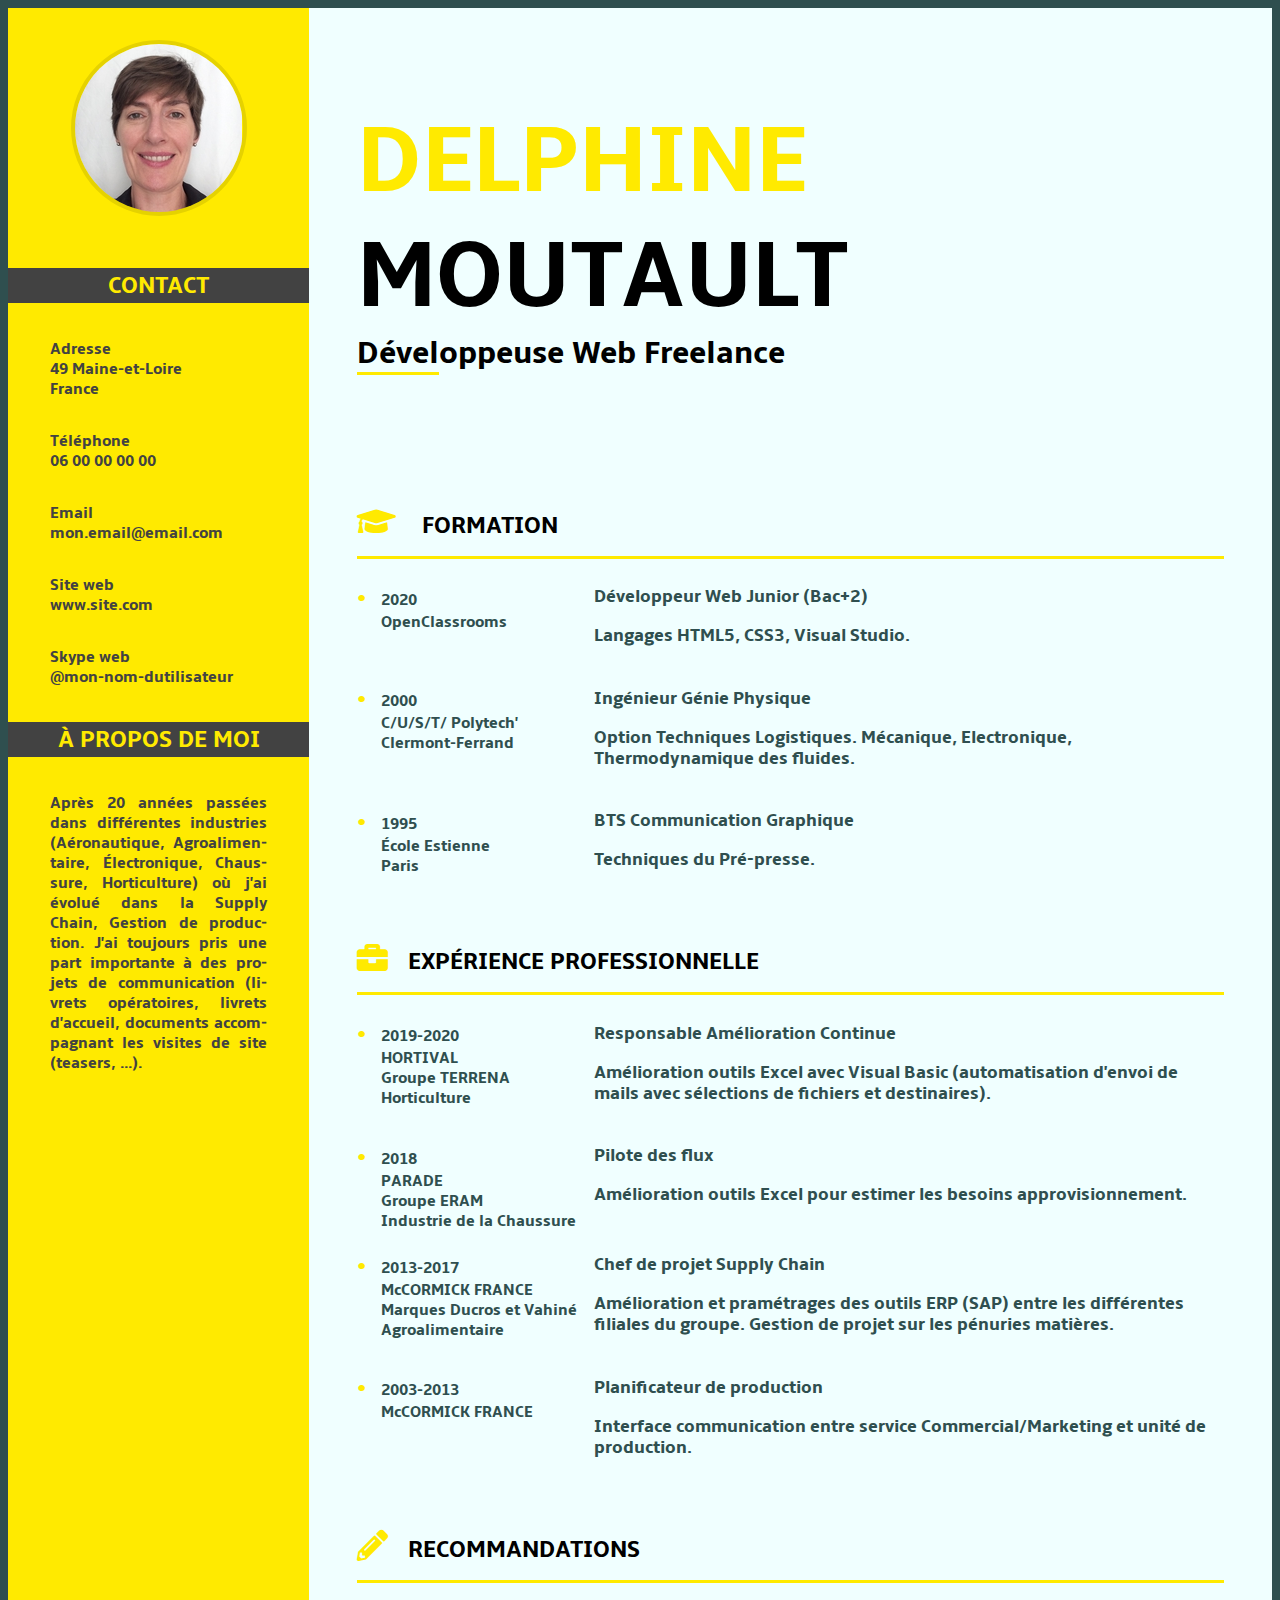
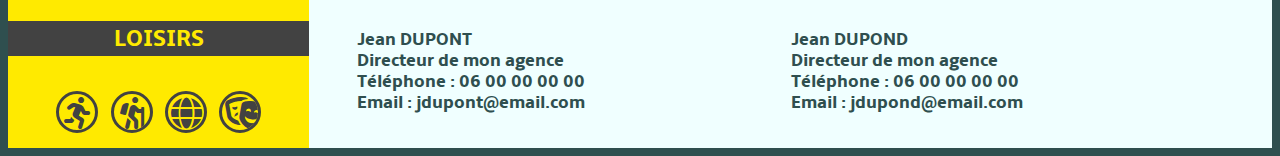
==== PROJET 2/Mon CV.html @ aa8b665c "MEP ok sauf puce exception" ====
﻿<!DOCTYPE html>
<html lang="fr">
<head>
    <meta charset="utf-8" />
    <link rel="stylesheet" href="cv.css" />
    <link href="fontawesome/css/all.min.css" rel="stylesheet"> <!--Fontes awesome -->
    <title>Mon CV</title>
</head>

<body>
    <div id="contenu">

        <header>
            <h1><span>DELPHINE</span> MOUTAULT</h1>
            <p><span>Dével</span>oppeuse Web Freelance</p>
        </header>

        <section id="corps">

            <h3><i class="fas fa-graduation-cap"></i>  FORMATION</h3>

            <div class="liste">
                <aside><ul><li>2020<br />OpenClassrooms</li></ul></aside>
                <article>
                    <h4>Développeur Web Junior (Bac+2)</h4>
                    <p>Langages HTML5, CSS3, Visual Studio.</p>
                </article>
            </div>

            <div class="liste">
                <aside><ul><li>2000<br />C/U/S/T/ Polytech'<br />Clermont-Ferrand</li></ul></aside>
                <article>
                    <h4>Ingénieur Génie Physique</h4>
                    <p>Option Techniques Logistiques. Mécanique, Electronique, Thermodynamique des fluides.</p>
                </article>
            </div>

            <div class="liste">
                <aside><ul><li>1995<br />École Estienne<br />Paris</li></ul></aside>
                <article>
                    <h4>BTS Communication Graphique</h4>
                    <p>Techniques du Pré-presse.</p>
                </article>
            </div>



            <h3><i class="fas fa-briefcase"></i>Expérience Professionnelle</h3>

            <div class="liste">
                <aside><ul><li>2019-2020<br />HORTIVAL<br />Groupe TERRENA<br />Horticulture</li></ul></aside>
                <article>
                    <h4>Responsable Amélioration Continue</h4>
                    <p>Amélioration outils Excel avec Visual Basic (automatisation d'envoi de mails avec sélections de fichiers et destinaires).</p>
                </article>
            </div>

            <div class="liste">
                <aside><ul><li>2018<br />PARADE<br />Groupe ERAM<br />Industrie de la Chaussure</li></ul></aside>
                <article>
                    <h4>Pilote des flux</h4>
                    <p>Amélioration outils Excel pour estimer les besoins approvisionnement.</p>
                </article>
            </div>

            <div class="liste">
                <aside><ul><li>2013-2017<br />McCORMICK FRANCE<br />Marques Ducros et Vahiné <br />Agroalimentaire</li></ul></aside>
                <article>
                    <h4>Chef de projet Supply Chain</h4>
                    <p>Amélioration et pramétrages des outils ERP (SAP) entre les différentes filiales du groupe. Gestion de projet sur les pénuries matières.</p>
                </article>
            </div>

            <div class="liste">
                <aside><ul><li>2003-2013<br />McCORMICK FRANCE</li></ul></aside>
                <article>
                    <h4>Planificateur de production</h4>
                    <p>Interface communication entre service Commercial/Marketing et unité de production.</p>
                </article>
            </div>

            <h3><i class="fas fa-pencil-alt"></i>Recommandations</h3>

            <div id="reco">
                <article>
                    <p>Jean DUPONT<br/>
                    Directeur de mon agence<br/>
                    Téléphone : 06 00 00 00 00<br/>
                    Email : jdupont@email.com</p>
                </article>
            
                <article>
                    <p>
                        Jean DUPOND<br />
                        Directeur de mon agence<br />
                        Téléphone : 06 00 00 00 00<br />
                        Email : jdupond@email.com
                    </p>
                </article>
            </div>


        </section>
    </div>

    <section id="lisere">
        <!--Liseré bandeau jaune-->
        <p>
            <div id="cercle">
                <!--Ma photo-->
                <a href="moi.jpg"><img src="moi_mini.jpg" alt="photo cv en mini" title="cliquez pour agrandir" id="photo_moi" /></a>
            </div>
        </p>

        <h2>CONTACT</h2>    <!--La partie CONTACT-->
        <p class="contact">
            Adresse<br />
            49 Maine-et-Loire<br />
            France
        </p>

        <p class="contact">
            Téléphone<br />
            06 00 00 00 00
        </p>

        <p class="contact">
            Email<br />
            mon.email@email.com
        </p>

        <p class="contact">
            Site web<br />
            www.site.com
        </p>

        <p class="contact_dern">
            Skype web<br />
            @mon-nom-dutilisateur
        </p>


        <h2>À PROPOS DE MOI</h2>    <!--La partie A PROPOS DE MOI-->
        <p id="propos">
            Après 20 années passées dans différentes industries (Aéronautique, Agroalimentaire, Électronique, Chaussure, Horticulture) où j'ai évolué dans la Supply Chain, Gestion de production. J'ai toujours pris une part importante à des projets de communication (livrets opératoires, livrets d'accueil, documents accompagnant les visites de site (teasers, ...).<br />
        </p>


        <h2>LOISIRS</h2>    <!--La partie LOISIRS-->
        <div id="loisirs">
            <i class="fas fa-2x fa-running"></i><i class="fas fa-2x fa-hiking"></i><i class="fas fa-2x fa-globe"></i><i class="fas fa-2x fa-theater-masks"></i>
        </div>


    </section>




</body>
</html>
---- PROJET 2/cv.css ----
h3 {
	text-align: left;
	color: black;
	font-size: 1.5em;
	border-bottom: 3px solid rgb(255,234,0);
	text-transform:uppercase;
	line-height:2.5em;
	vertical-align:middle;

}

	h3 i {
		margin-right: 20px;
		color: rgb(255,234,0);
		font-size: 1.3em;
	}




h2 {
	background-color:rgb(66,66,66);
	color: rgb(255,234,0);
	height: 35px;
	line-height: 35px;
}

body {
	font-family: 'amblebold'; 
	display:flex;
	background-color:darkslategray;
	align-content:flex-start;
}



@font-face 
{
    font-family: 'amblebold';
    src: url('amble/Amble-Bold-webfont.eot');
    src: url('amble/Amble-Bold-webfont.eot?#iefix') format('embedded-opentype'),
         url('amble/Amble-Bold-webfont.woff2') format('woff2'),
         url('amble/Amble-Bold-webfont.woff') format('woff'),
         url('amble/Amble-Bold-webfont.ttf') format('truetype'),
         url('amble/Amble-Bold-webfont.svg#amblebold') format('svg');
    font-weight: normal;
    font-style: normal;

}

/*LISER�*/

/*ma photo*/
#cercle {
	display: inline-block;
	width: 168px;
	height: 168px;
	border-radius: 50%;
	overflow: hidden;
	margin-left:auto;
	margin-right:auto;
	border: 4px solid rgba(0,0,0,0.1);
}

#photo_moi
{
	width:inherit;
	height:inherit;
	border-radius:inherit;
	position:relative;
	top:-20px;
}

/*le bandeau jaune*/

#lisere {
	display: flex;
	flex-direction: column;
	text-align: center;
	width: 33%;
	background-color: rgb(255,234,0);
	color: rgb(66,66,66);
	order: -1;
		
}
#lisere p {
		padding-left: 14%;
		padding-right: 14%;
	}



.contact{
	text-align:left;
	
	}

.contact_dern {
	text-align: left;
	margin-bottom:5%;
}



#propos{
	text-align:justify;
	hyphens:auto;
	margin-bottom:auto;
}

#loisirs{
	display:flex;
	justify-content:center;
	}

/*les icones loisirs*/

#lisere i {
	display: inline-block;
	width: 30px;
	height: 30px;
	border-radius: 50%;
	border: 3px solid rgb(66,66,66);
	padding: 1%;
	margin-left: 2%;
	margin-right: 2%;
	margin-top: 5%;
	margin-bottom: 5%;
	overflow: hidden;
}

/*Partie droite du CV*/
#contenu {
	display: flex;
	flex-direction: column;
	background-color: azure;
	text-align:left;
}

h1{
	/*border:1px dotted blue;*/
	font-size:3em;
	margin:0;
}



header {
	display: flex;
	flex-direction: column;
	height: 15%;
	padding-left: 5%;
	padding-right: 5%;
	font-size: 2em;
	margin-top: 10%;
	margin-bottom: 10%;
}

	h1 span {	/*Mis en couleur de mon pr�nom*/
		color: rgb(255,234,0);
	}

header p span { /*soulign�es les 5 1res lettres de D�veloppeuse*/
	border-bottom: 3px solid rgb(255,234,0);
	}

header p{
	margin:0;
}


#corps {
	color: darkslategray;
	padding: 10px;
	padding-left: 5%;
	padding-right: 5%;
	display: flex;
	flex-direction: column;
	height: 88%;
}


ul{
	margin:0;
	padding-left:0.5em;
	list-style:none;
	/*text-indent:-0.5em;*/
	
	
	}

li {
	/*list-style-position: outside;*/
}

	li::before {		/*remplacement de la puce*/
		content: "\2022";
		color: rgb(255,234,0);
		font-size: 1.5em;
		display: inline-block;
		width: 1em;
		margin-left: -1em;
	}




.liste{
	/*border:2px dashed green;*/
	display:flex;
	margin-bottom:20px;
	
}

.compet {
	font-size: 18px;
}

aside{
	width:28%;
	font-size:16px;
	margin-left:1em;
	vertical-align:text-top;
	
	}

article {
	display: flex;
	width: 80%;
	flex-direction: column;
	font-size: 18px;
	padding-top:0.2em;
	
}

h4{
	margin:0;
	font-weight:bold;
}

#reco{
	display:flex;
}

/*@media all and (max-width: 1024px)
{
	#lisere
	{
		display:none;
	}

	#corps
	{
		flex-direction: column;
		position:absolute;
		left:0;
		width:auto;
	}



}
*/
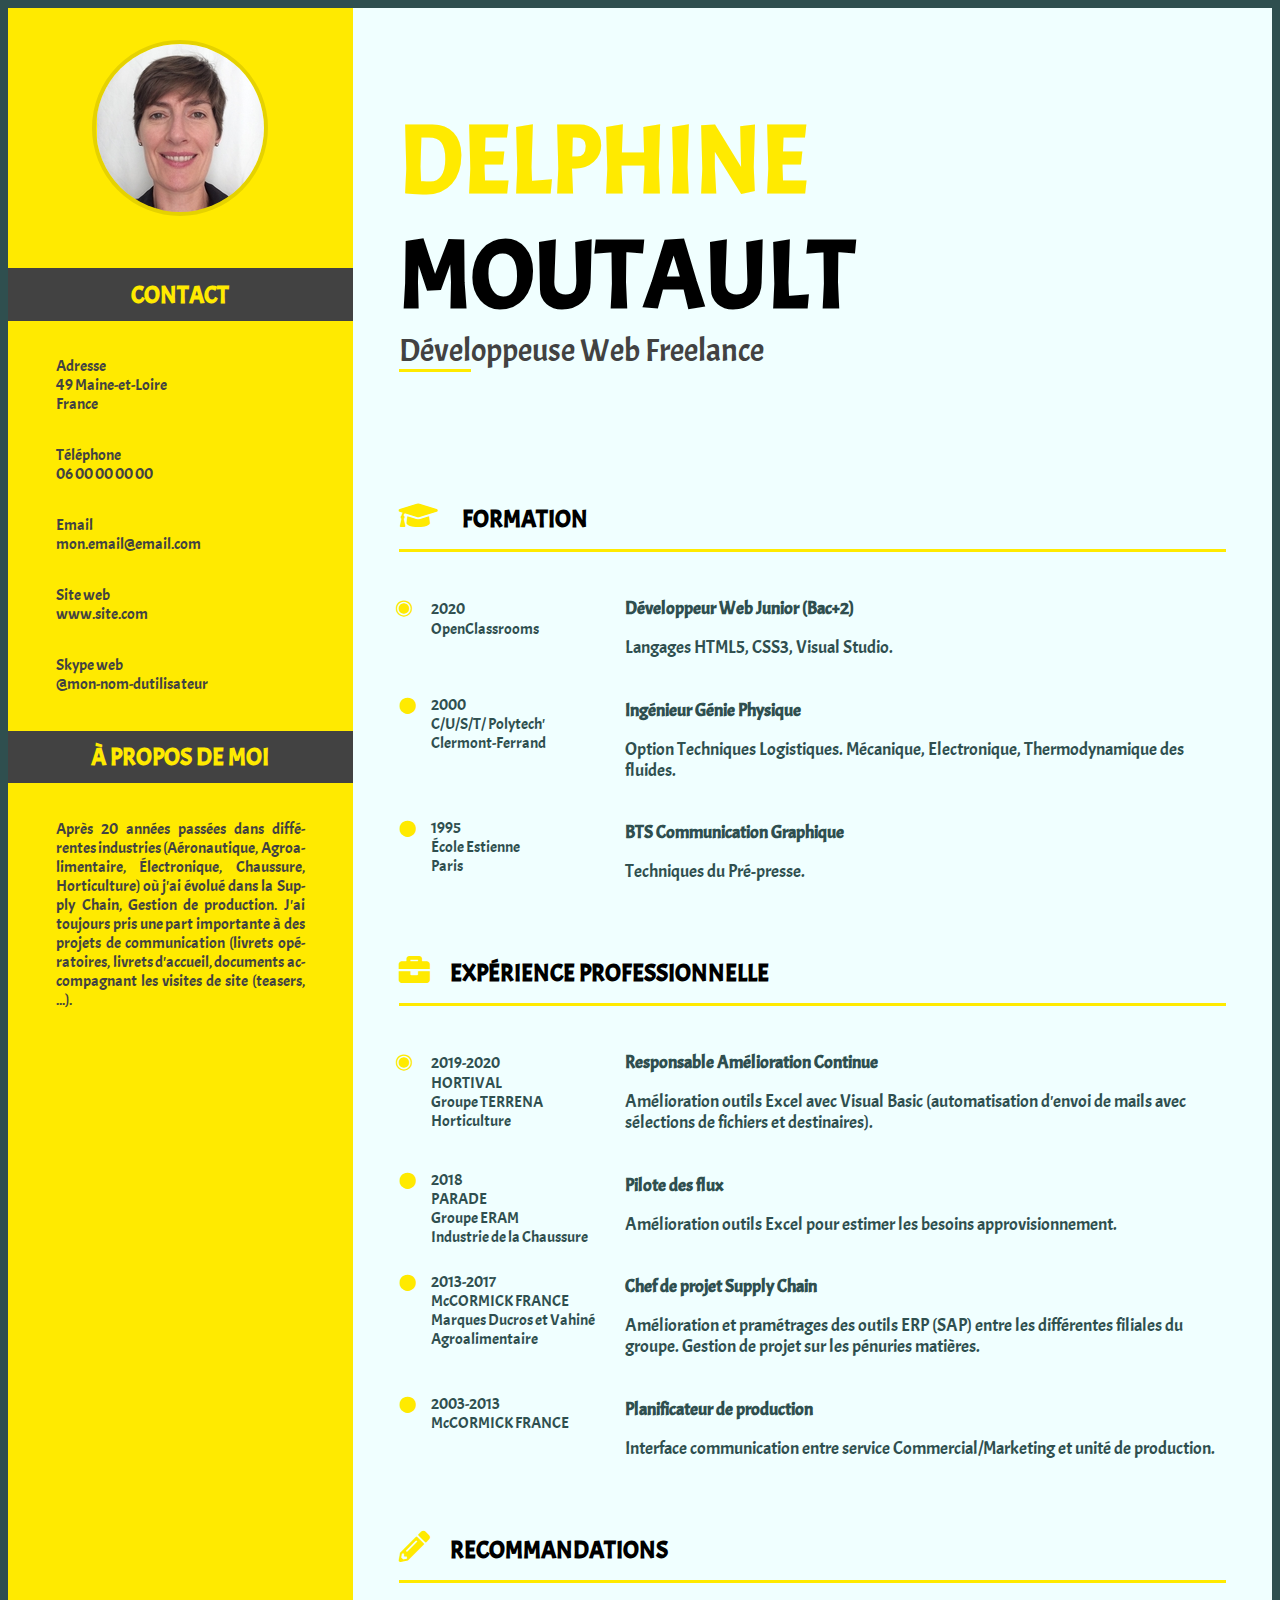
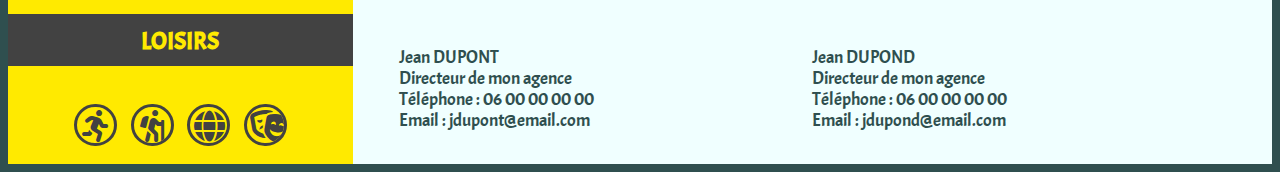
==== commit ea44e6d1: "MEP / color / police OK. Manque taille police / rédac texte / responsive." ====
--- a/PROJET 2/Mon CV.html
+++ b/PROJET 2/Mon CV.html
@@ -20,7 +20,7 @@
             <h3><i class="fas fa-graduation-cap"></i>  FORMATION</h3>
 
             <div class="liste">
-                <aside><ul><li>2020<br />OpenClassrooms</li></ul></aside>
+                <aside><ul><li class="double">2020<br />OpenClassrooms</li></ul></aside>
                 <article>
                     <h4>Développeur Web Junior (Bac+2)</h4>
                     <p>Langages HTML5, CSS3, Visual Studio.</p>
@@ -48,7 +48,7 @@
             <h3><i class="fas fa-briefcase"></i>Expérience Professionnelle</h3>
 
             <div class="liste">
-                <aside><ul><li>2019-2020<br />HORTIVAL<br />Groupe TERRENA<br />Horticulture</li></ul></aside>
+                <aside><ul><li class="double">2019-2020<br />HORTIVAL<br />Groupe TERRENA<br />Horticulture</li></ul></aside>
                 <article>
                     <h4>Responsable Amélioration Continue</h4>
                     <p>Amélioration outils Excel avec Visual Basic (automatisation d'envoi de mails avec sélections de fichiers et destinaires).</p>
--- a/PROJET 2/cv.css
+++ b/PROJET 2/cv.css
@@ -6,6 +6,7 @@
 	text-transform:uppercase;
 	line-height:2.5em;
 	vertical-align:middle;
+	margin-bottom:5%;
 
 }
 
@@ -18,40 +19,49 @@
 
 
 
-h2 {
+h2 {		/*Titres bandeau dans liser�*/
+	display:flex;
 	background-color:rgb(66,66,66);
 	color: rgb(255,234,0);
-	height: 35px;
-	line-height: 35px;
+	height: 3%;
+	align-items:center;
+	justify-content:center;
+	/*
+	line-height: 0;*/
 }
 
 body {
-	font-family: 'amblebold'; 
+	font-family: 'acme'; 
 	display:flex;
 	background-color:darkslategray;
 	align-content:flex-start;
-}
-
-
-
-@font-face 
-{
-    font-family: 'amblebold';
-    src: url('amble/Amble-Bold-webfont.eot');
-    src: url('amble/Amble-Bold-webfont.eot?#iefix') format('embedded-opentype'),
-         url('amble/Amble-Bold-webfont.woff2') format('woff2'),
-         url('amble/Amble-Bold-webfont.woff') format('woff'),
-         url('amble/Amble-Bold-webfont.ttf') format('truetype'),
-         url('amble/Amble-Bold-webfont.svg#amblebold') format('svg');
-    font-weight: normal;
-    font-style: normal;
-
-}
-
-/*LISER�*/
-
-/*ma photo*/
-#cercle {
+	color:rgb(66,66,66);
+}
+
+
+@font-face {
+	font-family: 'acme';
+	src: url('acme/acme-regular-webfont-webfont.eot');
+	src: url('acme/acme-regular-webfont-webfont.eot?#iefix') format('embedded-opentype'), url('acme/acme-regular-webfont-webfont.woff') format('woff'), url('acme/acme-regular-webfont-webfont.ttf') format('truetype'), url('acme/acme-regular-webfont-webfont.svg#webfontregular') format('svg');
+	font-weight: normal;
+	font-style: normal;
+}
+
+
+
+
+
+
+	@font-face {
+		font-family: 'amblebold';
+		src: url('amble/Amble-Bold-webfont.eot');
+		src: url('amble/Amble-Bold-webfont.eot?#iefix') format('embedded-opentype'), url('amble/Amble-Bold-webfont.woff2') format('woff2'), url('amble/Amble-Bold-webfont.woff') format('woff'), url('amble/Amble-Bold-webfont.ttf') format('truetype'), url('amble/Amble-Bold-webfont.svg#amblebold') format('svg');
+		font-weight: normal;
+		font-style: normal;
+	}
+	/*LISER�*/
+	/*ma photo*/
+	#cercle {
 	display: inline-block;
 	width: 168px;
 	height: 168px;
@@ -141,6 +151,7 @@
 	/*border:1px dotted blue;*/
 	font-size:3em;
 	margin:0;
+	color:rgb(0,0,0);
 }
 
 
@@ -182,27 +193,27 @@
 
 ul{
 	margin:0;
-	padding-left:0.5em;
+	padding-left:1em;
 	list-style:none;
-	/*text-indent:-0.5em;*/
-	
-	
-	}
-
-li {
-	/*list-style-position: outside;*/
-}
-
-	li::before {		/*remplacement de la puce*/
-		content: "\2022";
+	}
+
+
+	li:before { /*remplacement de la puce par cercle plein*/
+		content: "\002B24"; /*puce en forme de cercle plein*/
 		color: rgb(255,234,0);
-		font-size: 1.5em;
 		display: inline-block;
-		width: 1em;
-		margin-left: -1em;
-	}
-
-
+		width: 2em;
+		margin-left: -2em;
+	}
+
+.double:before { /*remplacement de la puce par double cercle plein _ 1re puce*/
+	content: "\0025C9"; /*puce en forme de doucle cercle forme pleine*/
+	color: rgb(255,234,0);
+	display: inline-block;
+	width: 1.7em;
+	margin-left: -1.7em;
+	font-size:1.3em;
+}
 
 
 .liste{
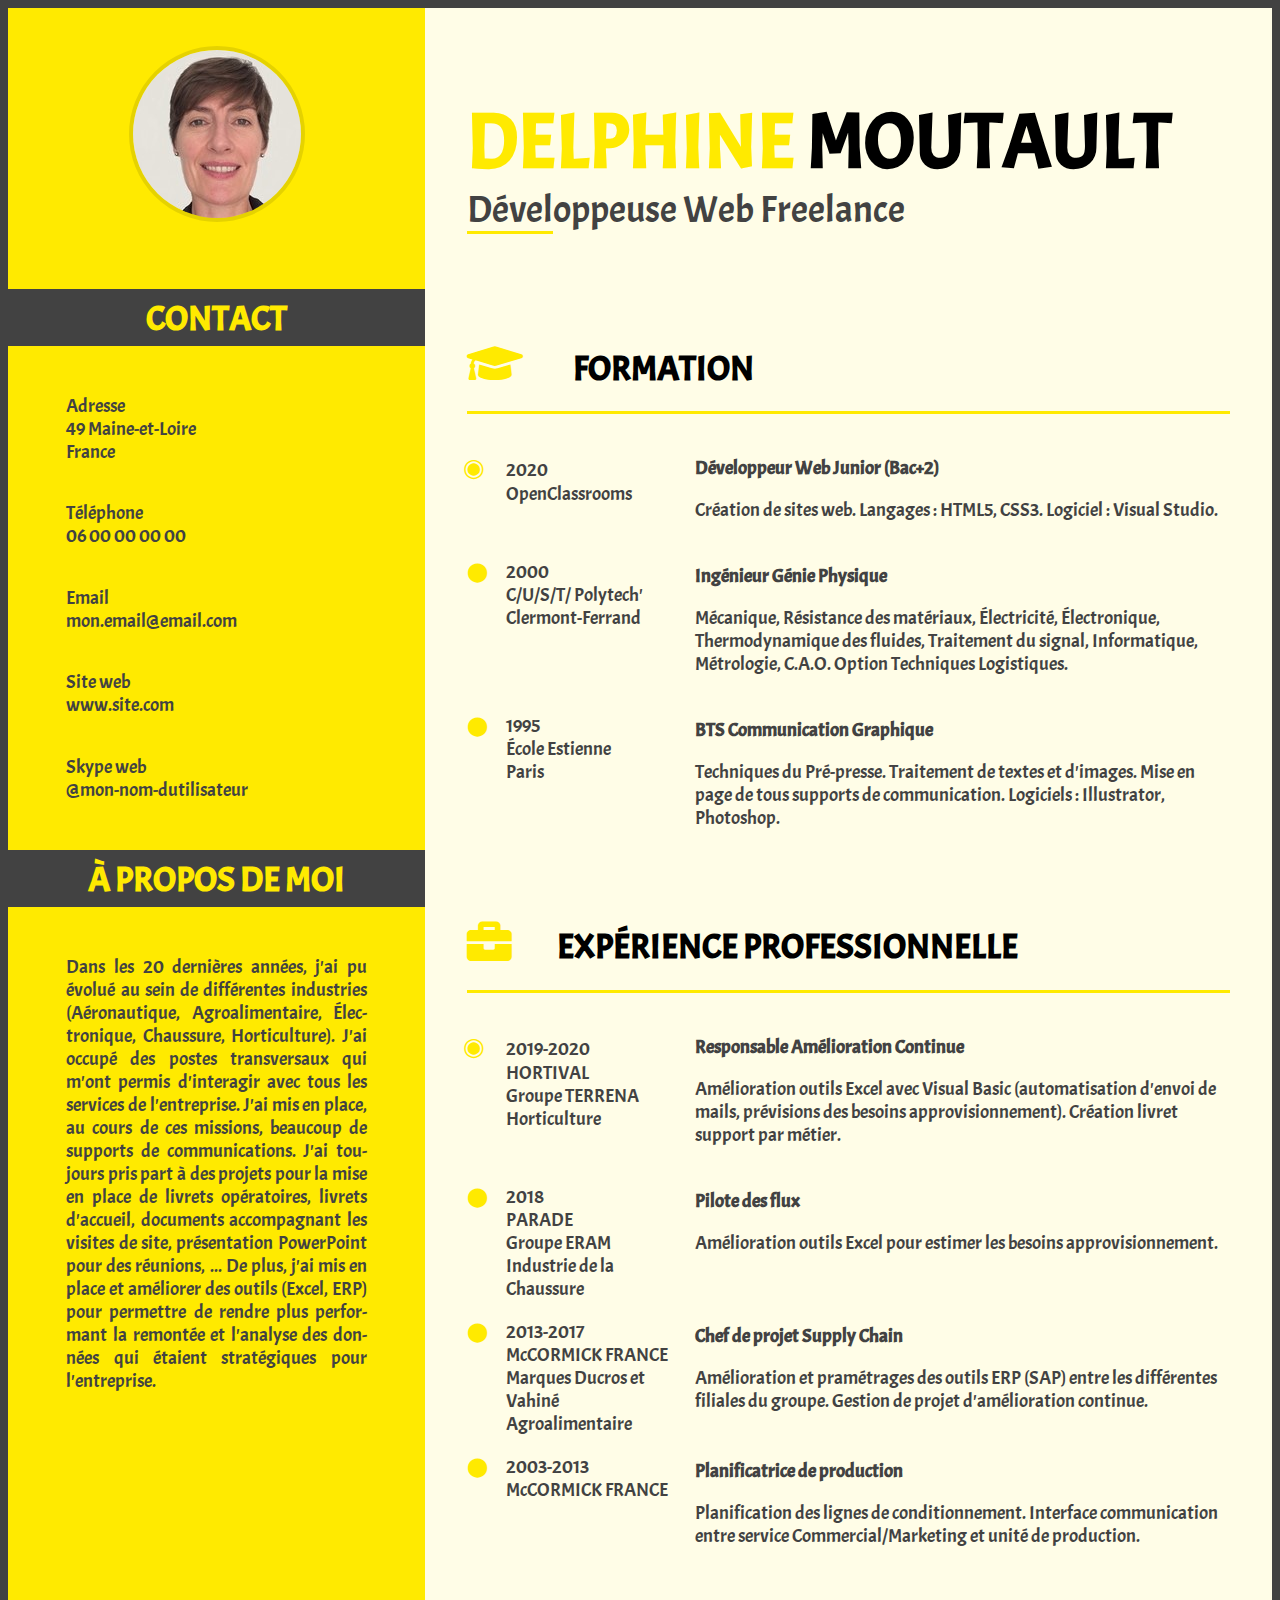
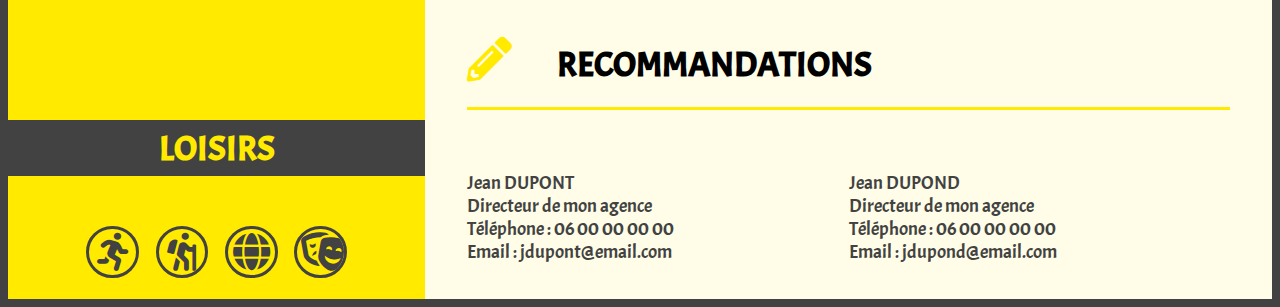
==== commit 90322f0b: "MEP ok, police OK, rédac OK. Manque responsive !" ====
--- a/PROJET 2/Mon CV.html
+++ b/PROJET 2/Mon CV.html
@@ -4,26 +4,29 @@
     <meta charset="utf-8" />
     <link rel="stylesheet" href="cv.css" />
     <link href="fontawesome/css/all.min.css" rel="stylesheet"> <!--Fontes awesome -->
-    <title>Mon CV</title>
+    <title>CV Delphine MOUTAULT</title>
 </head>
 
 <body>
+    <!------PARTIE DROITE : #contenu = header + #corps------->
     <div id="contenu">
 
         <header>
+            <!-----ENTÊTE----->
             <h1><span>DELPHINE</span> MOUTAULT</h1>
             <p><span>Dével</span>oppeuse Web Freelance</p>
         </header>
 
         <section id="corps">
+            <!------CORPS------>
 
-            <h3><i class="fas fa-graduation-cap"></i>  FORMATION</h3>
+            <h3><i class="fas fa-graduation-cap"></i>  FORMATION</h3>       <!--**FORMATION-->
 
             <div class="liste">
                 <aside><ul><li class="double">2020<br />OpenClassrooms</li></ul></aside>
                 <article>
                     <h4>Développeur Web Junior (Bac+2)</h4>
-                    <p>Langages HTML5, CSS3, Visual Studio.</p>
+                    <p>Création de sites web. Langages : HTML5, CSS3. Logiciel : Visual Studio.</p>
                 </article>
             </div>
 
@@ -31,7 +34,7 @@
                 <aside><ul><li>2000<br />C/U/S/T/ Polytech'<br />Clermont-Ferrand</li></ul></aside>
                 <article>
                     <h4>Ingénieur Génie Physique</h4>
-                    <p>Option Techniques Logistiques. Mécanique, Electronique, Thermodynamique des fluides.</p>
+                    <p>Mécanique, Résistance des matériaux, Électricité, Électronique, Thermodynamique des fluides, Traitement du signal, Informatique, Métrologie, C.A.O. Option Techniques Logistiques.</p>
                 </article>
             </div>
 
@@ -39,19 +42,18 @@
                 <aside><ul><li>1995<br />École Estienne<br />Paris</li></ul></aside>
                 <article>
                     <h4>BTS Communication Graphique</h4>
-                    <p>Techniques du Pré-presse.</p>
+                    <p>Techniques du Pré-presse. Traitement de textes et d'images. Mise en page de tous supports de communication. Logiciels : Illustrator, Photoshop.</p>
                 </article>
             </div>
 
 
-
-            <h3><i class="fas fa-briefcase"></i>Expérience Professionnelle</h3>
+            <h3><i class="fas fa-briefcase"></i>Expérience Professionnelle</h3> <!--**EXPE PROFESSIONNELLE-->
 
             <div class="liste">
                 <aside><ul><li class="double">2019-2020<br />HORTIVAL<br />Groupe TERRENA<br />Horticulture</li></ul></aside>
                 <article>
                     <h4>Responsable Amélioration Continue</h4>
-                    <p>Amélioration outils Excel avec Visual Basic (automatisation d'envoi de mails avec sélections de fichiers et destinaires).</p>
+                    <p>Amélioration outils Excel avec Visual Basic (automatisation d'envoi de mails, prévisions des besoins approvisionnement). Création livret support par métier.</p>
                 </article>
             </div>
 
@@ -67,28 +69,30 @@
                 <aside><ul><li>2013-2017<br />McCORMICK FRANCE<br />Marques Ducros et Vahiné <br />Agroalimentaire</li></ul></aside>
                 <article>
                     <h4>Chef de projet Supply Chain</h4>
-                    <p>Amélioration et pramétrages des outils ERP (SAP) entre les différentes filiales du groupe. Gestion de projet sur les pénuries matières.</p>
+                    <p>Amélioration et pramétrages des outils ERP (SAP) entre les différentes filiales du groupe. Gestion de projet d'amélioration continue.</p>
                 </article>
             </div>
 
             <div class="liste">
                 <aside><ul><li>2003-2013<br />McCORMICK FRANCE</li></ul></aside>
                 <article>
-                    <h4>Planificateur de production</h4>
-                    <p>Interface communication entre service Commercial/Marketing et unité de production.</p>
+                    <h4>Planificatrice de production</h4>
+                    <p>Planification des lignes de conditionnement. Interface communication entre service Commercial/Marketing et unité de production.</p>
                 </article>
             </div>
 
-            <h3><i class="fas fa-pencil-alt"></i>Recommandations</h3>
+            <h3><i class="fas fa-pencil-alt"></i>Recommandations</h3>       <!--**RECOMMANDATIONS-->
 
             <div id="reco">
                 <article>
-                    <p>Jean DUPONT<br/>
-                    Directeur de mon agence<br/>
-                    Téléphone : 06 00 00 00 00<br/>
-                    Email : jdupont@email.com</p>
+                    <p>
+                        Jean DUPONT<br />
+                        Directeur de mon agence<br />
+                        Téléphone : 06 00 00 00 00<br />
+                        Email : jdupont@email.com
+                    </p>
                 </article>
-            
+
                 <article>
                     <p>
                         Jean DUPOND<br />
@@ -102,13 +106,13 @@
 
         </section>
     </div>
-
+    <!------PARTIE GAUCHE : #lisere--------------------->
     <section id="lisere">
-        <!--Liseré bandeau jaune-->
+        
         <p>
-            <div id="cercle">
-                <!--Ma photo-->
-                <a href="moi.jpg"><img src="moi_mini.jpg" alt="photo cv en mini" title="cliquez pour agrandir" id="photo_moi" /></a>
+            
+            <div id="cercle">      <!--Ma photo--->
+                <a href="photo_dm.jpg"><img src="moi_mini.jpg" alt="photo cv en mini" title="cliquez pour agrandir" id="photo_moi" /></a>
             </div>
         </p>
 
@@ -142,7 +146,7 @@
 
         <h2>À PROPOS DE MOI</h2>    <!--La partie A PROPOS DE MOI-->
         <p id="propos">
-            Après 20 années passées dans différentes industries (Aéronautique, Agroalimentaire, Électronique, Chaussure, Horticulture) où j'ai évolué dans la Supply Chain, Gestion de production. J'ai toujours pris une part importante à des projets de communication (livrets opératoires, livrets d'accueil, documents accompagnant les visites de site (teasers, ...).<br />
+            Dans les 20 dernières années, j'ai pu évolué au sein de différentes industries (Aéronautique, Agroalimentaire, Électronique, Chaussure, Horticulture). J'ai occupé des postes transversaux qui m'ont permis d'interagir avec tous les services de l'entreprise. J'ai mis en place, au cours de ces missions, beaucoup de supports de communications. J'ai toujours pris part à des projets pour la mise en place de livrets opératoires, livrets d'accueil, documents accompagnant les visites de site, présentation PowerPoint pour des réunions, ... De plus, j'ai mis en place et améliorer des outils (Excel, ERP) pour permettre de rendre plus performant la remontée et l'analyse des données qui étaient stratégiques pour l'entreprise.
         </p>
 
 
--- a/PROJET 2/cv.css
+++ b/PROJET 2/cv.css
@@ -1,44 +1,4 @@
-h3 {
-	text-align: left;
-	color: black;
-	font-size: 1.5em;
-	border-bottom: 3px solid rgb(255,234,0);
-	text-transform:uppercase;
-	line-height:2.5em;
-	vertical-align:middle;
-	margin-bottom:5%;
-
-}
-
-	h3 i {
-		margin-right: 20px;
-		color: rgb(255,234,0);
-		font-size: 1.3em;
-	}
-
-
-
-
-h2 {		/*Titres bandeau dans liser�*/
-	display:flex;
-	background-color:rgb(66,66,66);
-	color: rgb(255,234,0);
-	height: 3%;
-	align-items:center;
-	justify-content:center;
-	/*
-	line-height: 0;*/
-}
-
-body {
-	font-family: 'acme'; 
-	display:flex;
-	background-color:darkslategray;
-	align-content:flex-start;
-	color:rgb(66,66,66);
-}
-
-
+/*------ D�finition police ACME -------*/
 @font-face {
 	font-family: 'acme';
 	src: url('acme/acme-regular-webfont-webfont.eot');
@@ -47,21 +7,152 @@
 	font-style: normal;
 }
 
-
-
-
-
-
-	@font-face {
-		font-family: 'amblebold';
-		src: url('amble/Amble-Bold-webfont.eot');
-		src: url('amble/Amble-Bold-webfont.eot?#iefix') format('embedded-opentype'), url('amble/Amble-Bold-webfont.woff2') format('woff2'), url('amble/Amble-Bold-webfont.woff') format('woff'), url('amble/Amble-Bold-webfont.ttf') format('truetype'), url('amble/Amble-Bold-webfont.svg#amblebold') format('svg');
-		font-weight: normal;
-		font-style: normal;
-	}
-	/*LISER�*/
-	/*ma photo*/
-	#cercle {
+/*------ TOUTE LA PAGE -----(body = #lisere + #contenu)---*/
+
+body {
+	font-family: 'acme',Arial;
+	display: flex;
+	color: rgb(66,66,66);
+	background:rgb(66,66,66);
+	font-size:1.2em;
+}
+
+
+/*-------------PARTIE DROITE----(#contenu = header + #corps)--------*/
+#contenu { 
+	display: flex;
+	flex-direction: column;
+	background-color: rgba(255,253,231,1);
+	text-align: left;
+	width:67%;
+}
+
+/*-------------ENTETE------------*/
+h1 {	/*Mon nom en ent�te*/
+	margin: 0;
+	color: rgb(0,0,0);
+}
+
+header {
+	display: flex;
+	flex-direction: column;
+	height: 15%;
+	padding-left: 5%;
+	padding-right: 5%;
+	font-size: 2em;
+	margin-top: 10%;
+	margin-bottom: 5%;
+	}
+
+h1 span { /*Mis en couleur de mon pr�nom*/
+	color: rgb(255,234,0);
+}
+
+header p span { /*soulign�es les 5 1res lettres de D�veloppeuse*/
+	border-bottom: 3px solid rgb(255,234,0);
+}
+
+header p {	/*Ma fonction*/
+	margin: 0;
+}
+
+/*------CORPS DU CV -------------*/
+
+#corps {
+	color: rgb(66,66,66);
+	padding: 2%;
+	padding-left: 5%;
+	padding-right: 5%;
+	display: flex;
+	flex-direction: column;
+	height: 88%;
+	}
+
+h3 { /* Titres des sous-parties*/
+	text-align: left;
+	color: black;
+	font-size: 1.8em;
+	border-bottom: 3px solid rgb(255,234,0);
+	text-transform: uppercase;
+	line-height: 2.5em;
+	vertical-align: middle;
+	margin-bottom: 5%;
+	}
+
+h3 i {	/*Icones devant les sous-titres*/
+	margin-right: 1em;
+	color: rgb(255,234,0);
+	font-size: 1.3em;
+	}
+
+.liste {	/*----1 ligne de puce--- (.liste = aside + article)---*/
+	display: flex;
+	margin-bottom: 20px;
+}
+
+aside {	/*--- Case gauche (avec puce) du d�veloppement ----*/
+	width: 28%;
+	margin-left: 1em;
+	vertical-align: text-top;
+}
+
+article { /*--- Case droite du d�veloppement ----*/
+	display: flex;
+	width: 72%;
+	flex-direction: column;
+	padding-top: 0.2em;
+}
+
+h4 {	/*Titres des articles (Diplomes / Fonctions du poste)*/
+	margin: 0;
+	font-weight: bold;
+}
+
+ul {	/*Suppression des puces*/
+	margin: 0;
+	padding-left: 1em;
+	list-style: none;
+}
+
+.double:before { /*remplacement de la puce par double cercle plein _ 1re puce*/
+	content: "\0025C9"; /*puce en forme de doucle cercle forme pleine*/
+	color: rgb(255,234,0);
+	display: inline-block;
+	width: 1.7em;
+	margin-left: -1.7em;
+	font-size: 1.3em;
+}
+
+li:before { /*remplacement de la puce par cercle plein*/
+	content: "\002B24"; /*puce en forme de cercle plein*/
+	color: rgb(255,234,0);
+	display: inline-block;
+	width: 2em;
+	margin-left: -2em;
+}
+
+#reco {	/*--Partie RECOMMANDATIONS--*/
+	display: flex;
+}
+
+/*------PARTIE GAUCHE ------------ LISER� ------*/
+#lisere {
+	display: flex;
+	flex-direction: column;
+	text-align: center;
+	width: 33%;
+	background-color: rgb(255,234,0);
+	color: rgb(66,66,66);
+	order: -1;		/*Pour affichage du #liser� � gauche de #contenu*/
+}
+
+#photo_moi {	/*--Ma photo--*/
+	position: relative;
+	top: -8px;
+	left:-5px;
+}
+
+#cercle {	/*--Cercle pour la photo--*/
 	display: inline-block;
 	width: 168px;
 	height: 168px;
@@ -72,63 +163,45 @@
 	border: 4px solid rgba(0,0,0,0.1);
 }
 
-#photo_moi
-{
-	width:inherit;
-	height:inherit;
-	border-radius:inherit;
-	position:relative;
-	top:-20px;
-}
-
-/*le bandeau jaune*/
-
-#lisere {
-	display: flex;
-	flex-direction: column;
-	text-align: center;
-	width: 33%;
-	background-color: rgb(255,234,0);
-	color: rgb(66,66,66);
-	order: -1;
-		
-}
-#lisere p {
-		padding-left: 14%;
-		padding-right: 14%;
-	}
-
-
-
-.contact{
-	text-align:left;
-	
-	}
-
-.contact_dern {
-	text-align: left;
-	margin-bottom:5%;
-}
-
-
-
-#propos{
-	text-align:justify;
-	hyphens:auto;
-	margin-bottom:auto;
-}
-
-#loisirs{
+h2 { /*Titres bandeau dans liser�*/
+	display: flex;
+	background-color: rgb(66,66,66);
+	color: rgb(255,234,0);
+	height: 3%;
+	align-items: center;
+	justify-content: center;
+	font-size: 1.8em;
+}
+
+#lisere p { /*Tous les paragraphes*/
+	padding-left: 14%;
+	padding-right: 14%;
+}
+
+.contact {	/* Textes de la partie CONTACT*/
+	text-align: left;
+}
+
+.contact_dern { /* Dernier texte de la partie CONTACT*/
+	text-align: left;
+	margin-bottom: 5%;
+}
+
+#propos { /* Textes de la partie A PROPOS DE MOI*/
+	text-align: justify;
+	hyphens: auto;
+	margin-bottom: auto;
+}
+
+#loisirs{	/*Partie LOISIRS*/
 	display:flex;
 	justify-content:center;
 	}
 
-/*les icones loisirs*/
-
-#lisere i {
-	display: inline-block;
-	width: 30px;
-	height: 30px;
+#lisere i { /*les icones loisirs*/
+	display: inline-block;
+	width: 1em;
+	height: 1em;
 	border-radius: 50%;
 	border: 3px solid rgb(66,66,66);
 	padding: 1%;
@@ -139,119 +212,13 @@
 	overflow: hidden;
 }
 
-/*Partie droite du CV*/
-#contenu {
-	display: flex;
-	flex-direction: column;
-	background-color: azure;
-	text-align:left;
-}
-
-h1{
-	/*border:1px dotted blue;*/
-	font-size:3em;
-	margin:0;
-	color:rgb(0,0,0);
-}
-
-
-
-header {
-	display: flex;
-	flex-direction: column;
-	height: 15%;
-	padding-left: 5%;
-	padding-right: 5%;
-	font-size: 2em;
-	margin-top: 10%;
-	margin-bottom: 10%;
-}
-
-	h1 span {	/*Mis en couleur de mon pr�nom*/
-		color: rgb(255,234,0);
-	}
-
-header p span { /*soulign�es les 5 1res lettres de D�veloppeuse*/
-	border-bottom: 3px solid rgb(255,234,0);
-	}
-
-header p{
-	margin:0;
-}
-
-
-#corps {
-	color: darkslategray;
-	padding: 10px;
-	padding-left: 5%;
-	padding-right: 5%;
-	display: flex;
-	flex-direction: column;
-	height: 88%;
-}
-
-
-ul{
-	margin:0;
-	padding-left:1em;
-	list-style:none;
-	}
-
-
-	li:before { /*remplacement de la puce par cercle plein*/
-		content: "\002B24"; /*puce en forme de cercle plein*/
-		color: rgb(255,234,0);
-		display: inline-block;
-		width: 2em;
-		margin-left: -2em;
-	}
-
-.double:before { /*remplacement de la puce par double cercle plein _ 1re puce*/
-	content: "\0025C9"; /*puce en forme de doucle cercle forme pleine*/
-	color: rgb(255,234,0);
-	display: inline-block;
-	width: 1.7em;
-	margin-left: -1.7em;
-	font-size:1.3em;
-}
-
-
-.liste{
-	/*border:2px dashed green;*/
-	display:flex;
-	margin-bottom:20px;
-	
-}
-
-.compet {
-	font-size: 18px;
-}
-
-aside{
-	width:28%;
-	font-size:16px;
-	margin-left:1em;
-	vertical-align:text-top;
-	
-	}
-
-article {
-	display: flex;
-	width: 80%;
-	flex-direction: column;
-	font-size: 18px;
-	padding-top:0.2em;
-	
-}
-
-h4{
-	margin:0;
-	font-weight:bold;
-}
-
-#reco{
-	display:flex;
-}
+
+
+
+
+
+
+
 
 /*@media all and (max-width: 1024px)
 {
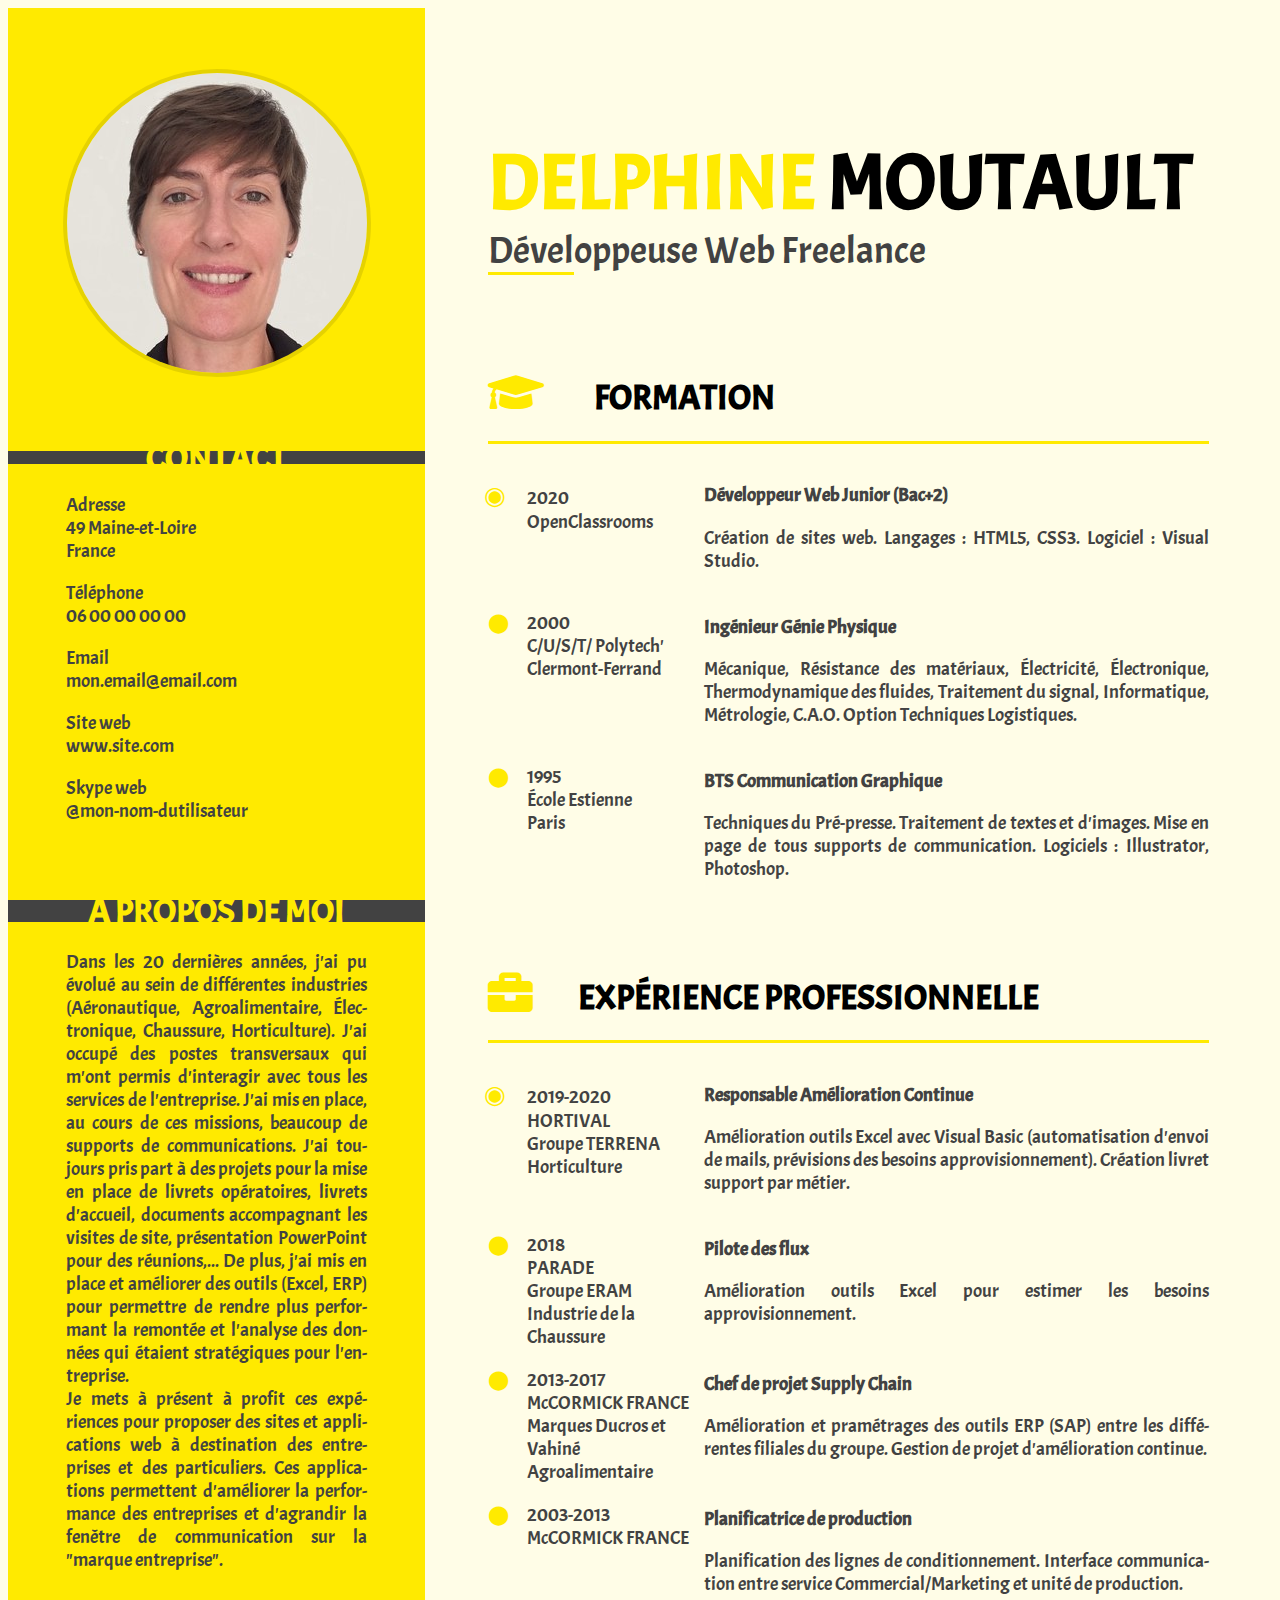
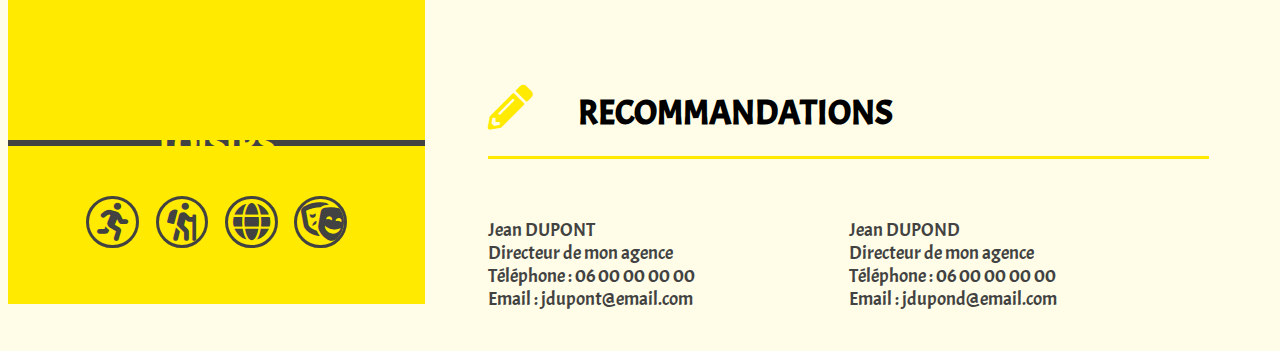
==== commit 39e86b6d: "Flex box / wrap sur 3 box??? Textes MAJ. Manque responsive." ====
--- a/PROJET 2/Mon CV.html
+++ b/PROJET 2/Mon CV.html
@@ -9,14 +9,14 @@
 
 <body>
     <!------PARTIE DROITE : #contenu = header + #corps------->
-    <div id="contenu">
-
+    <!--<div id="contenu">-->
+    
         <header>
             <!-----ENTÊTE----->
             <h1><span>DELPHINE</span> MOUTAULT</h1>
             <p><span>Dével</span>oppeuse Web Freelance</p>
         </header>
-
+  
         <section id="corps">
             <!------CORPS------>
 
@@ -105,58 +105,74 @@
 
 
         </section>
-    </div>
+    <!--</div>-->
     <!------PARTIE GAUCHE : #lisere--------------------->
     <section id="lisere">
-        
-        <p>
-            
-            <div id="cercle">      <!--Ma photo--->
-                <a href="photo_dm.jpg"><img src="moi_mini.jpg" alt="photo cv en mini" title="cliquez pour agrandir" id="photo_moi" /></a>
-            </div>
-        </p>
 
-        <h2>CONTACT</h2>    <!--La partie CONTACT-->
-        <p class="contact">
-            Adresse<br />
-            49 Maine-et-Loire<br />
-            France
-        </p>
+ <div>
+            <p>
 
-        <p class="contact">
-            Téléphone<br />
-            06 00 00 00 00
-        </p>
+                <div id="cercle">
+                    <!--Ma photo--->
+                    <a href="photo_dm.jpg"><img src="moi_mini.jpg" alt="photo cv en mini" title="cliquez pour agrandir" id="photo_moi" /></a>
+                </div>
+            </p>
+ </div>
 
-        <p class="contact">
-            Email<br />
-            mon.email@email.com
-        </p>
+ <div>
+            <h2>CONTACT</h2>    <!--La partie CONTACT-->
+            <p class="contact">
+                Adresse<br />
+                49 Maine-et-Loire<br />
+                France
+            </p>
 
-        <p class="contact">
-            Site web<br />
-            www.site.com
-        </p>
+            <p class="contact">
+                Téléphone<br />
+                06 00 00 00 00
+            </p>
 
-        <p class="contact_dern">
-            Skype web<br />
-            @mon-nom-dutilisateur
-        </p>
+            <p class="contact">
+                Email<br />
+                mon.email@email.com
+            </p>
+
+            <p class="contact">
+                Site web<br />
+                www.site.com
+            </p>
+
+            <p class="contact_dern">
+                Skype web<br />
+                @mon-nom-dutilisateur
+            </p>
+ </div>
 
 
-        <h2>À PROPOS DE MOI</h2>    <!--La partie A PROPOS DE MOI-->
-        <p id="propos">
-            Dans les 20 dernières années, j'ai pu évolué au sein de différentes industries (Aéronautique, Agroalimentaire, Électronique, Chaussure, Horticulture). J'ai occupé des postes transversaux qui m'ont permis d'interagir avec tous les services de l'entreprise. J'ai mis en place, au cours de ces missions, beaucoup de supports de communications. J'ai toujours pris part à des projets pour la mise en place de livrets opératoires, livrets d'accueil, documents accompagnant les visites de site, présentation PowerPoint pour des réunions, ... De plus, j'ai mis en place et améliorer des outils (Excel, ERP) pour permettre de rendre plus performant la remontée et l'analyse des données qui étaient stratégiques pour l'entreprise.
-        </p>
+ <div id="propos">
+            <h2>À PROPOS DE MOI</h2>    <!--La partie A PROPOS DE MOI-->
+            <p>
+                Dans les 20 dernières années, j'ai pu évolué au sein de différentes industries (Aéronautique, Agroalimentaire, Électronique, Chaussure,
+                Horticulture). J'ai occupé des postes transversaux qui m'ont permis d'interagir avec tous les services de l'entreprise. J'ai mis en place,
+                au cours de ces missions, beaucoup de supports de communications. J'ai toujours pris part à des projets pour la mise en place de livrets
+                opératoires, livrets d'accueil, documents accompagnant les visites de site, présentation PowerPoint pour des réunions,... De plus, j'ai
+                mis en place et améliorer des outils (Excel, ERP) pour permettre de rendre plus performant la remontée et l'analyse des données qui étaient
+                stratégiques pour l'entreprise.<br />
+                Je mets à présent à profit ces expériences pour proposer des sites et applications web à destination des entreprises et des particuliers.
+                Ces applications permettent d'améliorer la performance des entreprises et d'agrandir la fenêtre de communication sur la "marque entreprise".
+            </p>
+</div>
 
+            
+        
+ <div>
+            <h2>LOISIRS</h2>    <!--La partie LOISIRS-->
+            <div id="loisirs">
+                <i class="fas fa-2x fa-running"></i><i class="fas fa-2x fa-hiking"></i><i class="fas fa-2x fa-globe"></i><i class="fas fa-2x fa-theater-masks"></i>
+            </div>
+</div>
 
-        <h2>LOISIRS</h2>    <!--La partie LOISIRS-->
-        <div id="loisirs">
-            <i class="fas fa-2x fa-running"></i><i class="fas fa-2x fa-hiking"></i><i class="fas fa-2x fa-globe"></i><i class="fas fa-2x fa-theater-masks"></i>
-        </div>
-
-
-    </section>
+</section>
 
 
 
--- a/PROJET 2/cv.css
+++ b/PROJET 2/cv.css
@@ -11,21 +11,20 @@
 
 body {
 	font-family: 'acme',Arial;
-	display: flex;
+	display:flex;
+	flex-direction:column;
+	flex-wrap:wrap;
+	/*align-items:stretch;*/
 	color: rgb(66,66,66);
-	background:rgb(66,66,66);
-	font-size:1.2em;
+	background-color: rgba(255,253,231,1);
+	font-size: 1.2em;
+	text-align: left;
+	height:215vh;
+	
 }
 
 
 /*-------------PARTIE DROITE----(#contenu = header + #corps)--------*/
-#contenu { 
-	display: flex;
-	flex-direction: column;
-	background-color: rgba(255,253,231,1);
-	text-align: left;
-	width:67%;
-}
 
 /*-------------ENTETE------------*/
 h1 {	/*Mon nom en ent�te*/
@@ -36,12 +35,16 @@
 header {
 	display: flex;
 	flex-direction: column;
-	height: 15%;
+	/*position:relative;
+	left:33%;*/
+	height: 5%;
 	padding-left: 5%;
 	padding-right: 5%;
 	font-size: 2em;
 	margin-top: 10%;
 	margin-bottom: 5%;
+	width:57%;
+	order:1;
 	}
 
 h1 span { /*Mis en couleur de mon pr�nom*/
@@ -59,14 +62,22 @@
 /*------CORPS DU CV -------------*/
 
 #corps {
+	display: flex;
+	flex-direction: column;
+	/*position: relative;
+	left: 33%;
+	top:45%;*/
+	/*align-self:baseline;*/
 	color: rgb(66,66,66);
 	padding: 2%;
 	padding-left: 5%;
 	padding-right: 5%;
-	display: flex;
-	flex-direction: column;
-	height: 88%;
-	}
+	width: 57%;
+	height: 75%;
+	/*align-self:flex-end;*/
+	order:1;
+	
+}
 
 h3 { /* Titres des sous-parties*/
 	text-align: left;
@@ -101,6 +112,8 @@
 	width: 72%;
 	flex-direction: column;
 	padding-top: 0.2em;
+	text-align: justify;
+	hyphens: auto;
 }
 
 h4 {	/*Titres des articles (Diplomes / Fonctions du poste)*/
@@ -133,34 +146,39 @@
 
 #reco {	/*--Partie RECOMMANDATIONS--*/
 	display: flex;
-}
-
-/*------PARTIE GAUCHE ------------ LISER� ------*/
+	
+}
+
+/*------PARTIE GAUCHE ------------ LISER� -------------------*/
 #lisere {
 	display: flex;
 	flex-direction: column;
+	/*position:absolute;*/
 	text-align: center;
 	width: 33%;
 	background-color: rgb(255,234,0);
 	color: rgb(66,66,66);
-	order: -1;		/*Pour affichage du #liser� � gauche de #contenu*/
+	/*order: -1;*/ /**/ /*Pour affichage du #liser� � gauche de #contenu*/
+	height:98%;
 }
 
 #photo_moi {	/*--Ma photo--*/
 	position: relative;
 	top: -8px;
-	left:-5px;
+	left:-10px;
 }
 
 #cercle {	/*--Cercle pour la photo--*/
 	display: inline-block;
-	width: 168px;
-	height: 168px;
+	width: 300px;
+	height: 300px;
 	border-radius: 50%;
 	overflow: hidden;
 	margin-left:auto;
 	margin-right:auto;
 	border: 4px solid rgba(0,0,0,0.1);
+	margin-top:10%;
+	margin-bottom:5%;
 }
 
 h2 { /*Titres bandeau dans liser�*/
@@ -187,11 +205,18 @@
 	margin-bottom: 5%;
 }
 
-#propos { /* Textes de la partie A PROPOS DE MOI*/
-	text-align: justify;
-	hyphens: auto;
+#propos { /* Partie A PROPOS DE MOI*/
 	margin-bottom: auto;
-}
+	align-self:stretch;
+}
+
+
+	#propos p { /* Textes de la partie A PROPOS DE MOI*/
+		display: flex;
+		text-align: justify;
+		hyphens: auto;
+		
+	}
 
 #loisirs{	/*Partie LOISIRS*/
 	display:flex;
@@ -212,18 +237,31 @@
 	overflow: hidden;
 }
 
-
-
-
-
-
-
-
-
-/*@media all and (max-width: 1024px)
-{
-	#lisere
-	{
+/*----------------MEDIA QUERIES------site responsive------------------*/
+
+/*@media all and (max-width: 992px)*/ /*Format tablette*/
+/*{
+	body {
+		flex-direction: column;
+	}
+
+	header{
+		display:flex;
+	}
+
+	#lisere {
+		flex-direction: row;
+		width: 100%;
+		order: 0;
+	}
+
+	.sous_lisere {
+		flex-direction: column;
+		margin: 1%;
+	}
+
+	#contenu {
+		width: 100%;
 		display:none;
 	}
 
@@ -233,9 +271,10 @@
 		position:absolute;
 		left:0;
 		width:auto;
-	}
-
-
-
-}
-*/
+		order:1;
+	}
+
+
+
+}*/
+
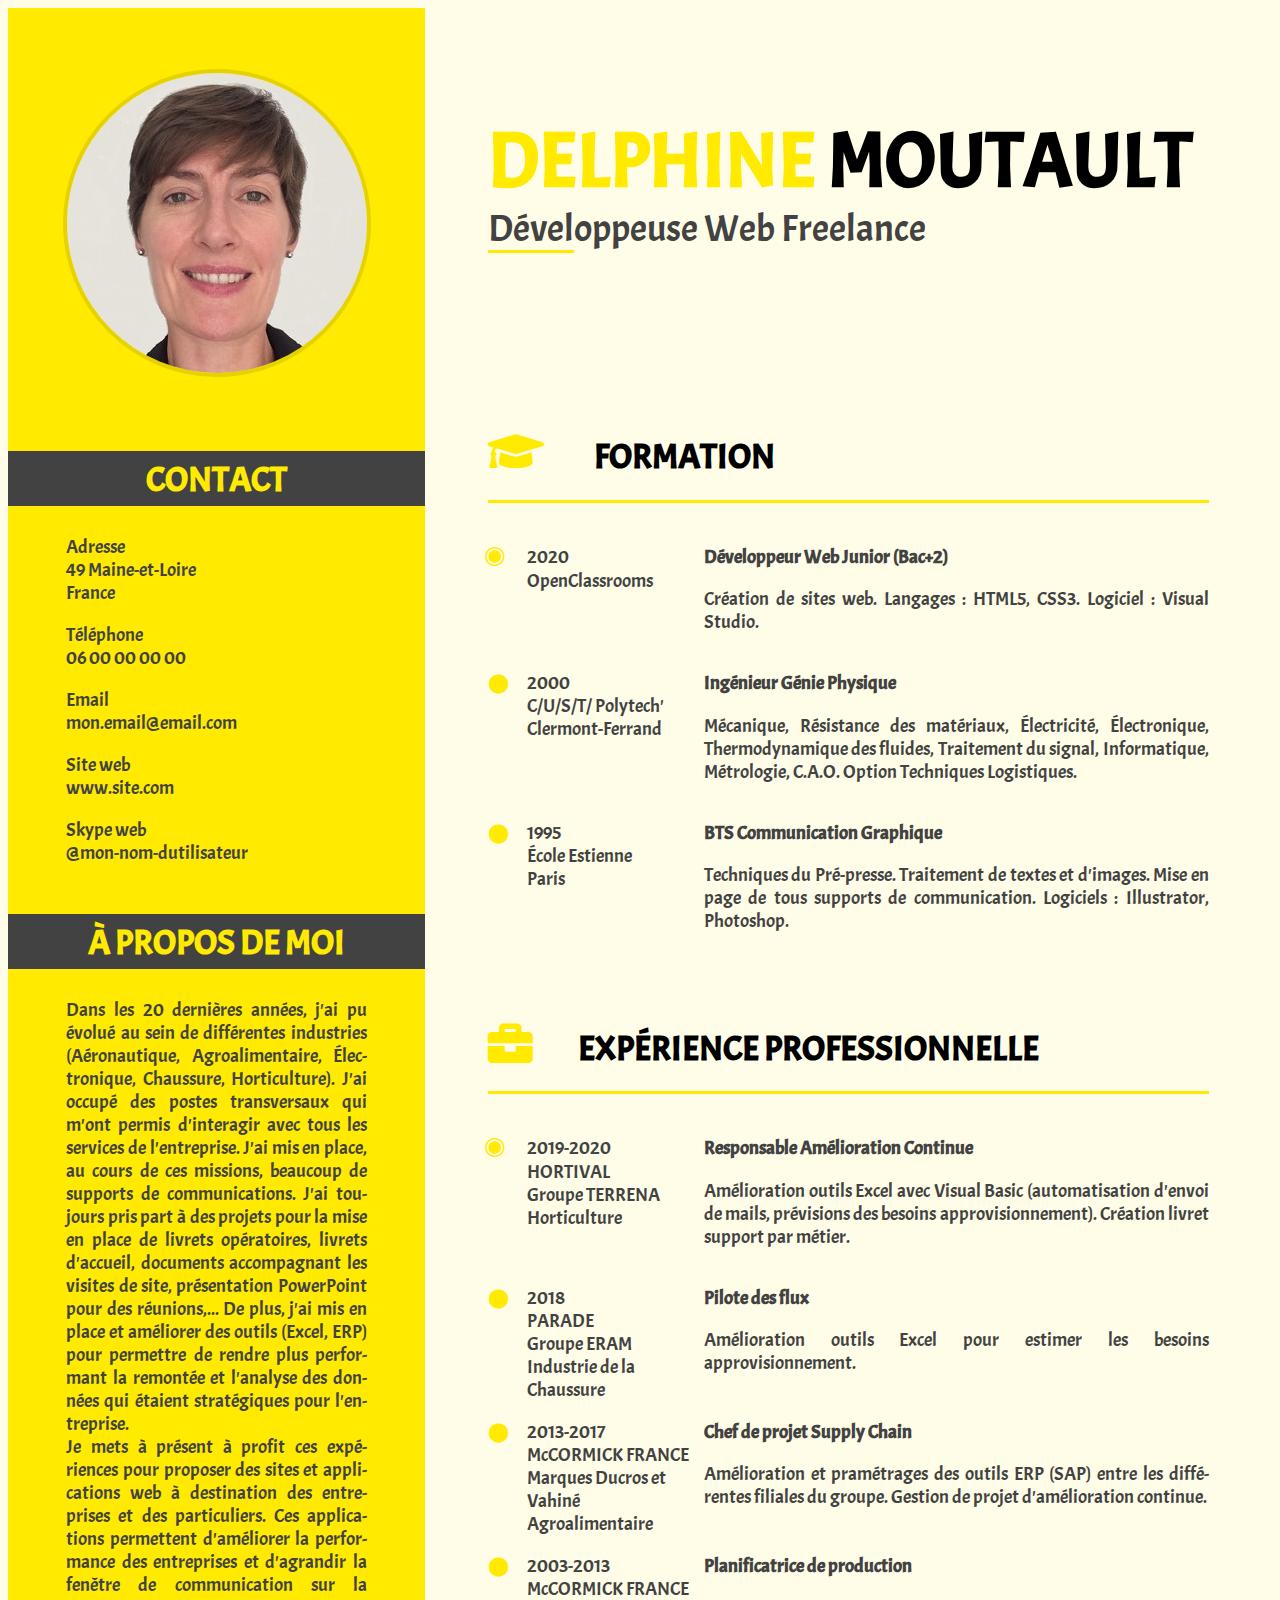
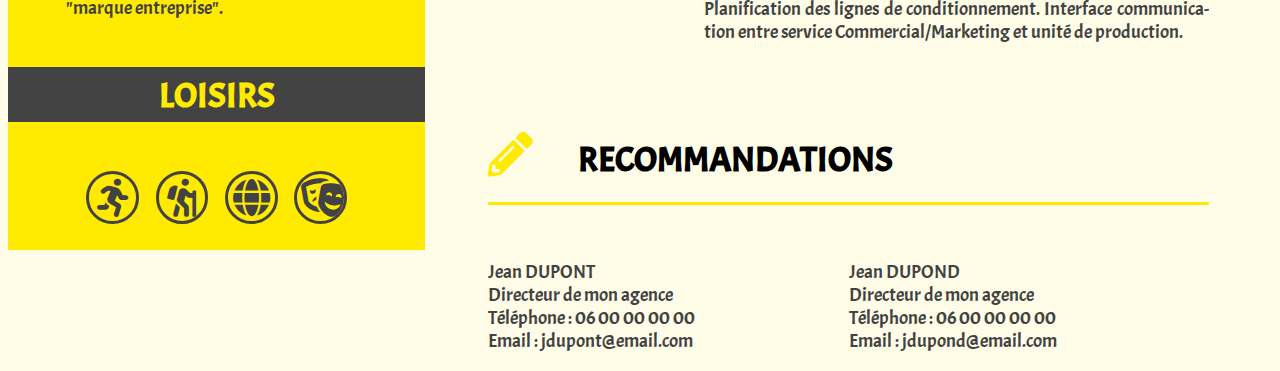
==== commit ade3e8ef: "Responsive tablette OK. Prob alignement bas des blocks en desktop." ====
--- a/PROJET 2/Mon CV.html
+++ b/PROJET 2/Mon CV.html
@@ -165,9 +165,9 @@
 
             
         
- <div>
+ <div id="loisirs">
             <h2>LOISIRS</h2>    <!--La partie LOISIRS-->
-            <div id="loisirs">
+            <div>
                 <i class="fas fa-2x fa-running"></i><i class="fas fa-2x fa-hiking"></i><i class="fas fa-2x fa-globe"></i><i class="fas fa-2x fa-theater-masks"></i>
             </div>
 </div>
--- a/PROJET 2/cv.css
+++ b/PROJET 2/cv.css
@@ -19,7 +19,7 @@
 	background-color: rgba(255,253,231,1);
 	font-size: 1.2em;
 	text-align: left;
-	height:215vh;
+	height:100em;
 	
 }
 
@@ -37,12 +37,11 @@
 	flex-direction: column;
 	/*position:relative;
 	left:33%;*/
-	height: 5%;
+	height: 18%;
 	padding-left: 5%;
 	padding-right: 5%;
 	font-size: 2em;
-	margin-top: 10%;
-	margin-bottom: 5%;
+	justify-content:center;
 	width:57%;
 	order:1;
 	}
@@ -98,20 +97,19 @@
 
 .liste {	/*----1 ligne de puce--- (.liste = aside + article)---*/
 	display: flex;
-	margin-bottom: 20px;
+	align-items:baseline;
+	margin-bottom: 1em;
 }
 
 aside {	/*--- Case gauche (avec puce) du d�veloppement ----*/
 	width: 28%;
 	margin-left: 1em;
-	vertical-align: text-top;
-}
+	}
 
 article { /*--- Case droite du d�veloppement ----*/
 	display: flex;
 	width: 72%;
 	flex-direction: column;
-	padding-top: 0.2em;
 	text-align: justify;
 	hyphens: auto;
 }
@@ -158,14 +156,15 @@
 	width: 33%;
 	background-color: rgb(255,234,0);
 	color: rgb(66,66,66);
-	/*order: -1;*/ /**/ /*Pour affichage du #liser� � gauche de #contenu*/
-	height:98%;
+	height:auto;
+
 }
 
 #photo_moi {	/*--Ma photo--*/
 	position: relative;
 	top: -8px;
 	left:-10px;
+	
 }
 
 #cercle {	/*--Cercle pour la photo--*/
@@ -185,7 +184,7 @@
 	display: flex;
 	background-color: rgb(66,66,66);
 	color: rgb(255,234,0);
-	height: 3%;
+	height: 1.6em;
 	align-items: center;
 	justify-content: center;
 	font-size: 1.8em;
@@ -220,6 +219,7 @@
 
 #loisirs{	/*Partie LOISIRS*/
 	display:flex;
+	flex-direction:column;
 	justify-content:center;
 	}
 
@@ -239,23 +239,67 @@
 
 /*----------------MEDIA QUERIES------site responsive------------------*/
 
-/*@media all and (max-width: 992px)*/ /*Format tablette*/
-/*{
+@media all and (max-width: 992px) /*Format tablette*/
+{
 	body {
-		flex-direction: column;
+		flex-wrap: nowrap;
 	}
 
 	header{
-		display:flex;
+		order:0;
+		width:100%;
+		padding-bottom:5%;
+		padding-top:5%;
 	}
 
 	#lisere {
 		flex-direction: row;
 		width: 100%;
-		order: 0;
-	}
-
-	.sous_lisere {
+		
+	}
+
+		#lisere p { /*Tous les paragraphes*/
+			padding-left: 8%;
+			padding-right: 8%;
+		}
+
+	#cercle {
+		height: 100px;
+		width: 100px;
+		margin-top: 0%;
+		margin-left:0.1em;
+		margin-right:0.1em;
+		
+	}
+
+	#photo_moi {
+		height: 100px;
+		width: 100px;
+		top: 0px;
+		left: 0px;
+	}
+	h2 {
+		margin-left: 1%;
+		margin-right: 1%;
+		padding-left: 20%;
+		padding-right: 20%;
+	}
+
+	#loisirs{	/*Partie LOISIRS*/
+	justify-content:flex-start;
+			}
+
+	#lisere i { /*les icones loisirs*/
+		display: flex;
+		margin-left: auto;
+		margin-right: auto;
+	}	
+		
+	#corps{
+		width:90%;
+	}	
+		
+		/*.sous_lisere {
 		flex-direction: column;
 		margin: 1%;
 	}
@@ -273,8 +317,6 @@
 		width:auto;
 		order:1;
 	}
-
-
-
-}*/
-
+*/
+	}
+
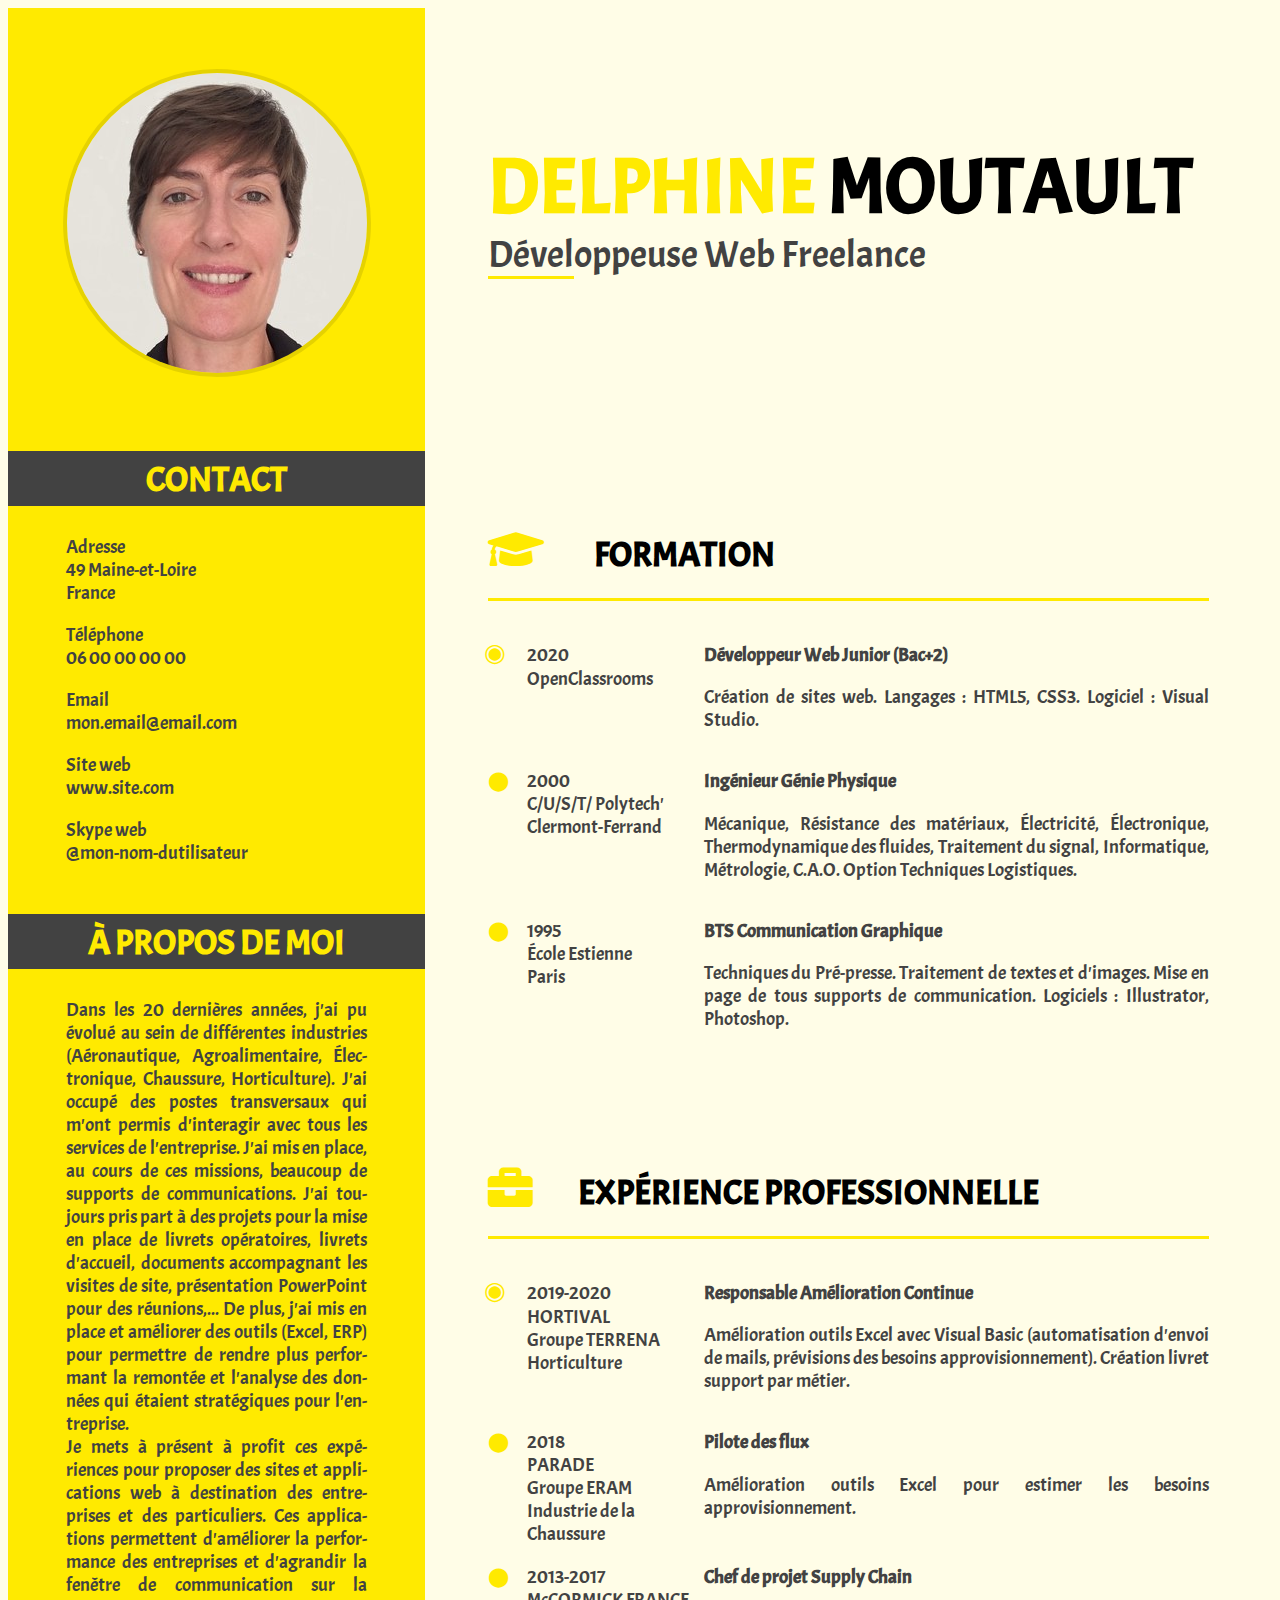
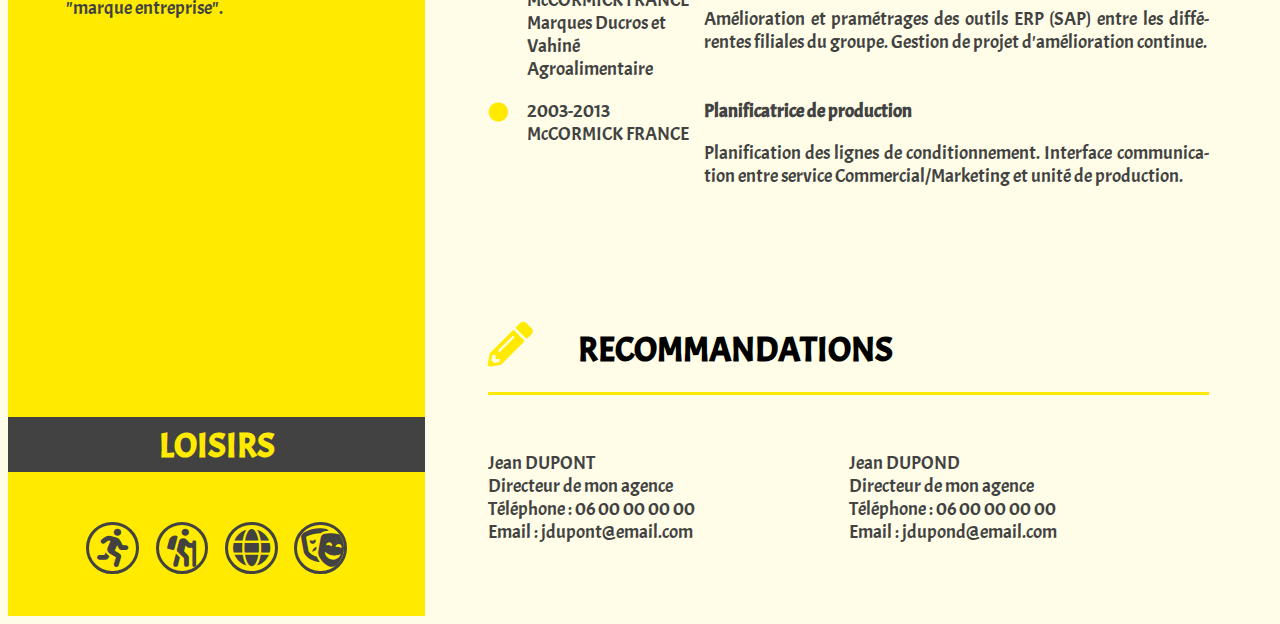
==== commit 10c93f39: "Media Query pour mobile en cours." ====
--- a/PROJET 2/Mon CV.html
+++ b/PROJET 2/Mon CV.html
@@ -163,8 +163,7 @@
             </p>
 </div>
 
-            
-        
+         
  <div id="loisirs">
             <h2>LOISIRS</h2>    <!--La partie LOISIRS-->
             <div>
--- a/PROJET 2/cv.css
+++ b/PROJET 2/cv.css
@@ -11,15 +11,15 @@
 
 body {
 	font-family: 'acme',Arial;
-	display:flex;
-	flex-direction:column;
-	flex-wrap:wrap;
-	/*align-items:stretch;*/
+	display: flex;
+	flex-direction: column;
+	flex-wrap: wrap;
+	/*align-items: stretch;*/
 	color: rgb(66,66,66);
 	background-color: rgba(255,253,231,1);
 	font-size: 1.2em;
 	text-align: left;
-	height:100em;
+	height: 115em;
 	
 }
 
@@ -41,10 +41,12 @@
 	padding-left: 5%;
 	padding-right: 5%;
 	font-size: 2em;
-	justify-content:center;
-	width:57%;
-	order:1;
-	}
+	justify-content: center;
+	width: 67%;
+	order: 1;
+	box-sizing:border-box;
+	
+}
 
 h1 span { /*Mis en couleur de mon pr�nom*/
 	color: rgb(255,234,0);
@@ -66,15 +68,14 @@
 	/*position: relative;
 	left: 33%;
 	top:45%;*/
-	/*align-self:baseline;*/
 	color: rgb(66,66,66);
 	padding: 2%;
 	padding-left: 5%;
 	padding-right: 5%;
-	width: 57%;
-	height: 75%;
-	/*align-self:flex-end;*/
+	width: 67%;
+	height: 82%;
 	order:1;
+	box-sizing:border-box;
 	
 }
 
@@ -87,6 +88,7 @@
 	line-height: 2.5em;
 	vertical-align: middle;
 	margin-bottom: 5%;
+	margin-top:auto;	/*ajuster cet espace pour que le corps soit align� en bas de page avec liser�*/
 	}
 
 h3 i {	/*Icones devant les sous-titres*/
@@ -144,8 +146,8 @@
 
 #reco {	/*--Partie RECOMMANDATIONS--*/
 	display: flex;
-	
-}
+	margin-bottom:4%;
+	}
 
 /*------PARTIE GAUCHE ------------ LISER� -------------------*/
 #lisere {
@@ -156,8 +158,9 @@
 	width: 33%;
 	background-color: rgb(255,234,0);
 	color: rgb(66,66,66);
-	height:auto;
-
+	height: 100%;
+	box-sizing: border-box;
+	/*order:1;*/
 }
 
 #photo_moi {	/*--Ma photo--*/
@@ -206,7 +209,7 @@
 
 #propos { /* Partie A PROPOS DE MOI*/
 	margin-bottom: auto;
-	align-self:stretch;
+	
 }
 
 
@@ -223,8 +226,14 @@
 	justify-content:center;
 	}
 
+	#loisirs div {
+		display: flex;
+		justify-content: center;
+		margin-top: 5%;
+		margin-bottom: 10%;
+	}
+
 #lisere i { /*les icones loisirs*/
-	display: inline-block;
 	width: 1em;
 	height: 1em;
 	border-radius: 50%;
@@ -232,8 +241,6 @@
 	padding: 1%;
 	margin-left: 2%;
 	margin-right: 2%;
-	margin-top: 5%;
-	margin-bottom: 5%;
 	overflow: hidden;
 }
 
@@ -255,13 +262,12 @@
 	#lisere {
 		flex-direction: row;
 		width: 100%;
-		
-	}
-
-		#lisere p { /*Tous les paragraphes*/
-			padding-left: 8%;
-			padding-right: 8%;
-		}
+	}
+
+	#lisere p { /*Tous les paragraphes*/
+		padding-left: 4%;
+		padding-right: 4%;
+	}
 
 	#cercle {
 		height: 100px;
@@ -269,7 +275,6 @@
 		margin-top: 0%;
 		margin-left:0.1em;
 		margin-right:0.1em;
-		
 	}
 
 	#photo_moi {
@@ -278,45 +283,83 @@
 		top: 0px;
 		left: 0px;
 	}
+
 	h2 {
 		margin-left: 1%;
 		margin-right: 1%;
-		padding-left: 20%;
-		padding-right: 20%;
+		font-size: 1.3em;
+		padding-left:10%;
+		padding-right:10%;
+	}
+
+	#propos{
+		width:55%;
 	}
 
 	#loisirs{	/*Partie LOISIRS*/
 	justify-content:flex-start;
-			}
-
-	#lisere i { /*les icones loisirs*/
-		display: flex;
-		margin-left: auto;
-		margin-right: auto;
+	width:auto;
+	}
+	
+	#lisere i {		/*les icones loisirs */
+		margin:2%;
+	}	
+
+	#loisirs div{
+		flex-wrap:wrap;
+		margin-left:5%;
+		margin-right:5%;
+	}
+		
+	#corps{
+		width:100%;
 	}	
 		
-	#corps{
-		width:90%;
-	}	
+}
+
+@media screen and (max-width: 768px) /*Format mobile*/
+{
+	#cercle {
+		display:none;
+	}
+
+	body{
+		color:blue;
+	}
+	#propos {
+		width: 55%;
+	}
+
+	#loisirs { /*Partie LOISIRS*/
+		width: auto;
+	}
+}
+
+@media all and (max-device-width: 480px) /*Format mobile____Fonctionne sur Chrome*/
+{
+	#cercle {
+		display: none;
+	}
+
+	body {
+		color: red;
+	}
+
+	#propos {
+		width: 30%;
+	}
+
+	#loisirs { /*Partie LOISIRS*/
+		width: 25%;
+		border:1px solid red;
+	}
+
+	.contact{
+		width:45%;
+	}
+
+	#lisere {
 		
-		/*.sous_lisere {
-		flex-direction: column;
-		margin: 1%;
-	}
-
-	#contenu {
 		width: 100%;
-		display:none;
-	}
-
-	#corps
-	{
-		flex-direction: column;
-		position:absolute;
-		left:0;
-		width:auto;
-		order:1;
-	}
-*/
-	}
-
+	}
+}
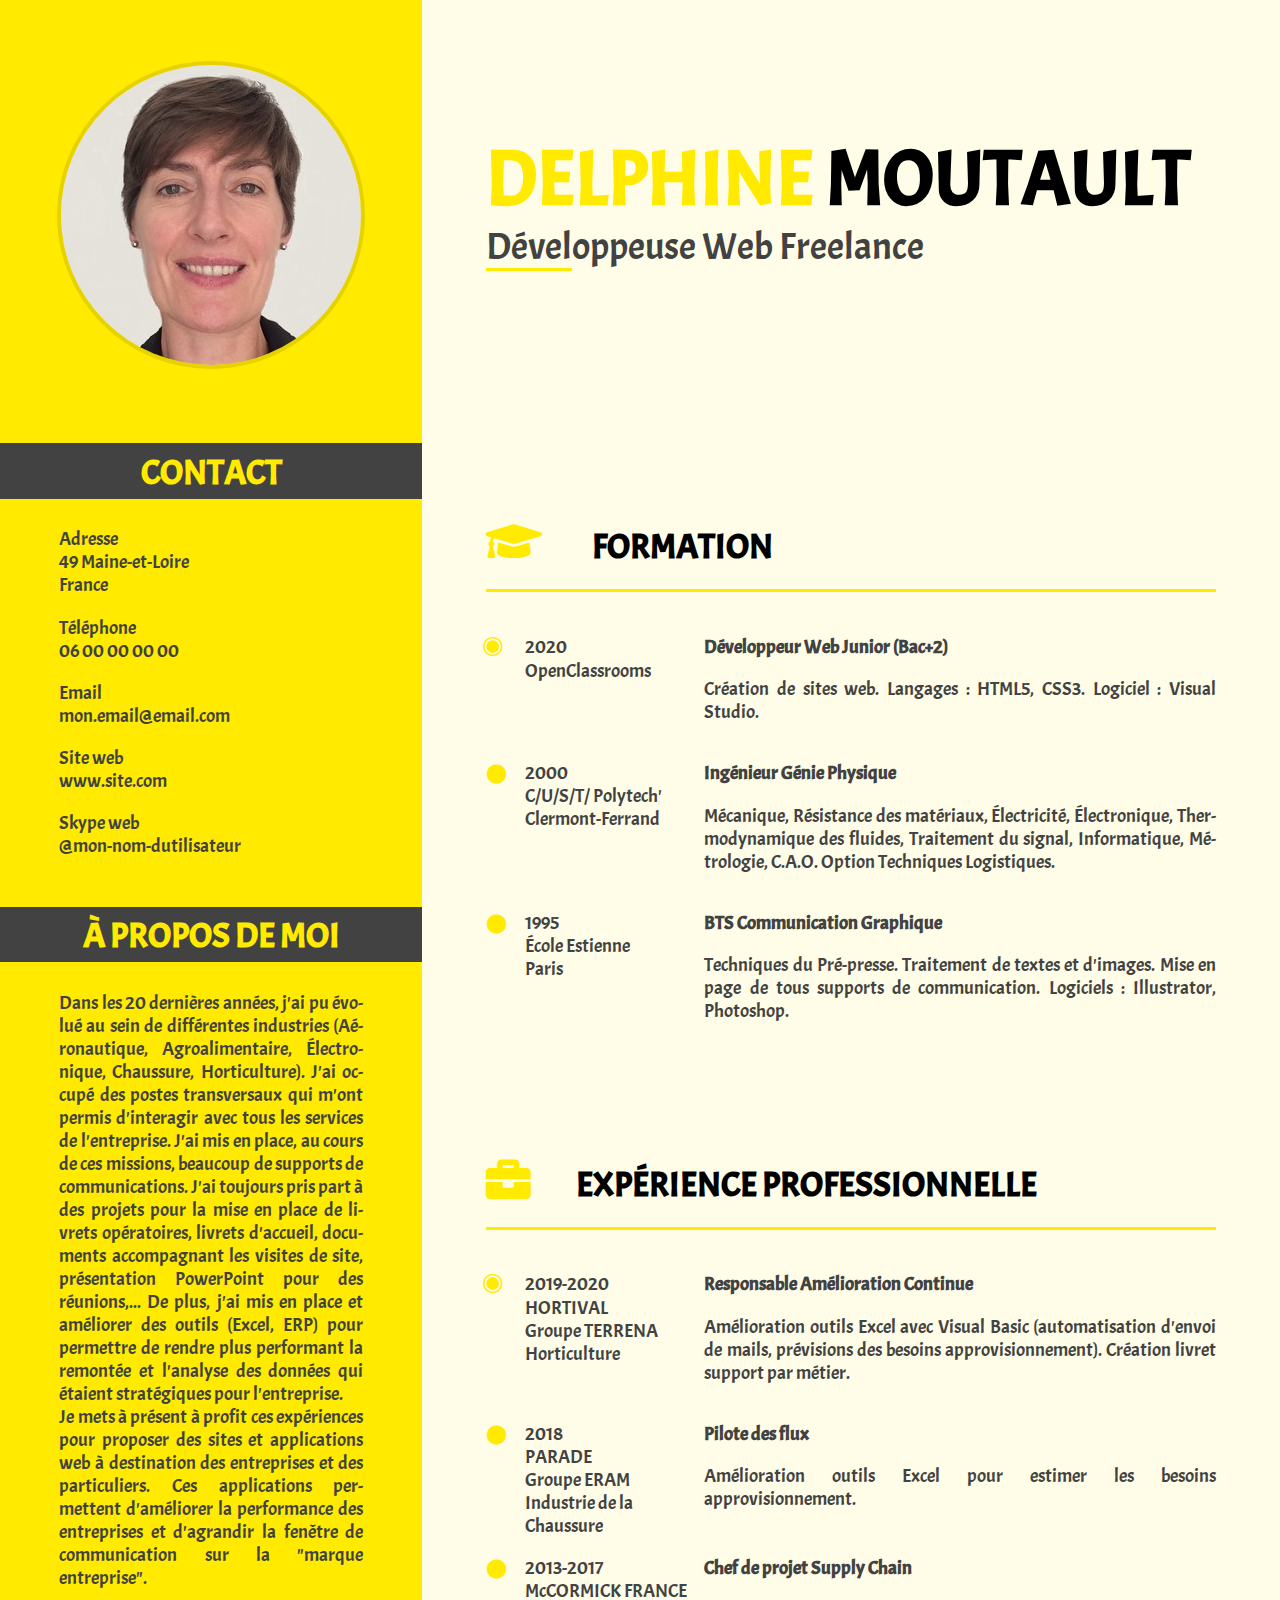
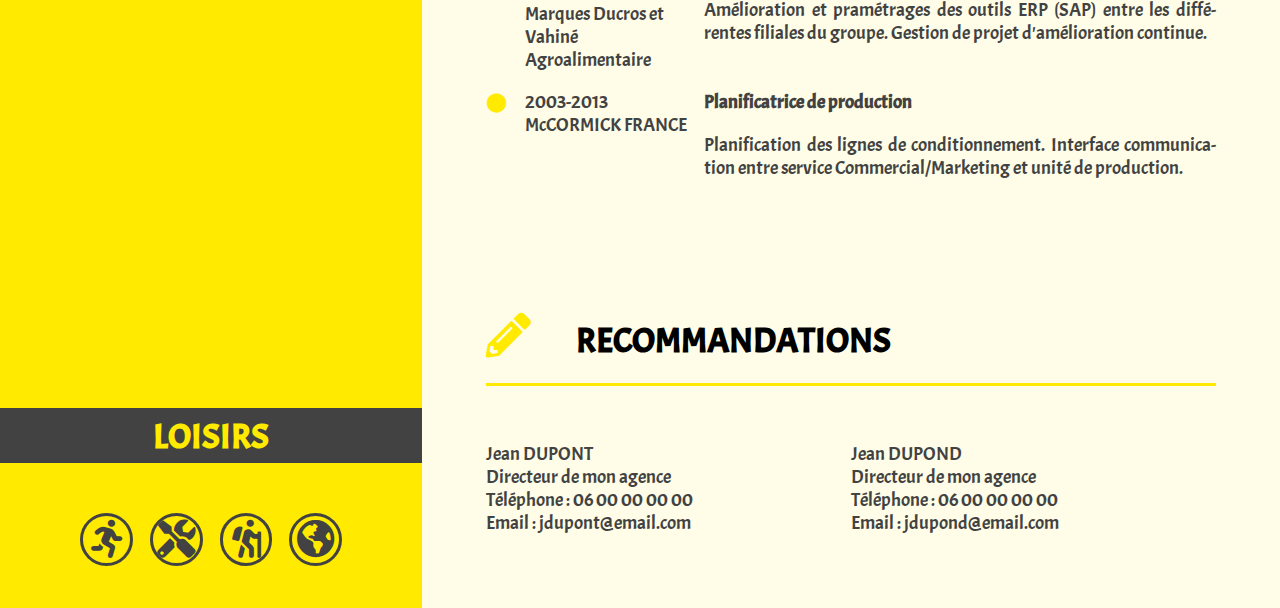
==== commit 13de9889: "Responsive OK. Reste à nettoyer les lignes commentaires." ====
--- a/PROJET 2/Mon CV.html
+++ b/PROJET 2/Mon CV.html
@@ -2,6 +2,7 @@
 <html lang="fr">
 <head>
     <meta charset="utf-8" />
+    <meta name="viewport" content="width=device-width, initial-scale=1.0">
     <link rel="stylesheet" href="cv.css" />
     <link href="fontawesome/css/all.min.css" rel="stylesheet"> <!--Fontes awesome -->
     <title>CV Delphine MOUTAULT</title>
@@ -23,7 +24,7 @@
             <h3><i class="fas fa-graduation-cap"></i>  FORMATION</h3>       <!--**FORMATION-->
 
             <div class="liste">
-                <aside><ul><li class="double">2020<br />OpenClassrooms</li></ul></aside>
+                <aside><ul><li class="double">2020 <br />OpenClassrooms </li></ul></aside>
                 <article>
                     <h4>Développeur Web Junior (Bac+2)</h4>
                     <p>Création de sites web. Langages : HTML5, CSS3. Logiciel : Visual Studio.</p>
@@ -31,7 +32,7 @@
             </div>
 
             <div class="liste">
-                <aside><ul><li>2000<br />C/U/S/T/ Polytech'<br />Clermont-Ferrand</li></ul></aside>
+                <aside><ul><li>2000 <br />C/U/S/T/ Polytech' <br />Clermont-Ferrand </li></ul></aside>
                 <article>
                     <h4>Ingénieur Génie Physique</h4>
                     <p>Mécanique, Résistance des matériaux, Électricité, Électronique, Thermodynamique des fluides, Traitement du signal, Informatique, Métrologie, C.A.O. Option Techniques Logistiques.</p>
@@ -39,7 +40,7 @@
             </div>
 
             <div class="liste">
-                <aside><ul><li>1995<br />École Estienne<br />Paris</li></ul></aside>
+                <aside><ul><li>1995 <br />École Estienne <br />Paris </li></ul></aside>
                 <article>
                     <h4>BTS Communication Graphique</h4>
                     <p>Techniques du Pré-presse. Traitement de textes et d'images. Mise en page de tous supports de communication. Logiciels : Illustrator, Photoshop.</p>
@@ -50,7 +51,7 @@
             <h3><i class="fas fa-briefcase"></i>Expérience Professionnelle</h3> <!--**EXPE PROFESSIONNELLE-->
 
             <div class="liste">
-                <aside><ul><li class="double">2019-2020<br />HORTIVAL<br />Groupe TERRENA<br />Horticulture</li></ul></aside>
+                <aside><ul><li class="double">2019-2020 <br />HORTIVAL <br />Groupe TERRENA <br />Horticulture </li></ul></aside>
                 <article>
                     <h4>Responsable Amélioration Continue</h4>
                     <p>Amélioration outils Excel avec Visual Basic (automatisation d'envoi de mails, prévisions des besoins approvisionnement). Création livret support par métier.</p>
@@ -58,7 +59,7 @@
             </div>
 
             <div class="liste">
-                <aside><ul><li>2018<br />PARADE<br />Groupe ERAM<br />Industrie de la Chaussure</li></ul></aside>
+                <aside><ul><li>2018 <br />PARADE <br />Groupe ERAM <br />Industrie de la Chaussure </li></ul></aside>
                 <article>
                     <h4>Pilote des flux</h4>
                     <p>Amélioration outils Excel pour estimer les besoins approvisionnement.</p>
@@ -66,7 +67,7 @@
             </div>
 
             <div class="liste">
-                <aside><ul><li>2013-2017<br />McCORMICK FRANCE<br />Marques Ducros et Vahiné <br />Agroalimentaire</li></ul></aside>
+                <aside><ul><li>2013-2017 <br />McCORMICK FRANCE <br />Marques Ducros et Vahiné <br />Agroalimentaire </li></ul></aside>
                 <article>
                     <h4>Chef de projet Supply Chain</h4>
                     <p>Amélioration et pramétrages des outils ERP (SAP) entre les différentes filiales du groupe. Gestion de projet d'amélioration continue.</p>
@@ -74,7 +75,7 @@
             </div>
 
             <div class="liste">
-                <aside><ul><li>2003-2013<br />McCORMICK FRANCE</li></ul></aside>
+                <aside><ul><li>2003-2013 <br />McCORMICK FRANCE </li></ul></aside>
                 <article>
                     <h4>Planificatrice de production</h4>
                     <p>Planification des lignes de conditionnement. Interface communication entre service Commercial/Marketing et unité de production.</p>
@@ -109,7 +110,7 @@
     <!------PARTIE GAUCHE : #lisere--------------------->
     <section id="lisere">
 
- <div>
+ <div id="photo">
             <p>
 
                 <div id="cercle">
@@ -119,7 +120,7 @@
             </p>
  </div>
 
- <div>
+ <div id="partie_contact">
             <h2>CONTACT</h2>    <!--La partie CONTACT-->
             <p class="contact">
                 Adresse<br />
@@ -167,7 +168,7 @@
  <div id="loisirs">
             <h2>LOISIRS</h2>    <!--La partie LOISIRS-->
             <div>
-                <i class="fas fa-2x fa-running"></i><i class="fas fa-2x fa-hiking"></i><i class="fas fa-2x fa-globe"></i><i class="fas fa-2x fa-theater-masks"></i>
+                <i class="fas fa-2x fa-running"></i><i class="fas fa-2x fa-tools"></i><i class="fas fa-2x fa-hiking"></i><i class="fas fa-2x fa-globe-americas"></i>
             </div>
 </div>
 
--- a/PROJET 2/cv.css
+++ b/PROJET 2/cv.css
@@ -20,6 +20,7 @@
 	font-size: 1.2em;
 	text-align: left;
 	height: 115em;
+	margin:0;
 	
 }
 
@@ -202,7 +203,7 @@
 	text-align: left;
 }
 
-.contact_dern { /* Dernier texte de la partie CONTACT*/
+.contact_dern { /* Dernier texte de la partie CONTACT*/		/*???peut-�tre � remplacer par #partie-contact pour le bottom ??*/
 	text-align: left;
 	margin-bottom: 5%;
 }
@@ -217,8 +218,7 @@
 		display: flex;
 		text-align: justify;
 		hyphens: auto;
-		
-	}
+		}
 
 #loisirs{	/*Partie LOISIRS*/
 	display:flex;
@@ -246,7 +246,8 @@
 
 /*----------------MEDIA QUERIES------site responsive------------------*/
 
-@media all and (max-width: 992px) /*Format tablette*/
+/*--------Format tablette---------*/
+@media all and (max-width: 992px) 
 {
 	body {
 		flex-wrap: nowrap;
@@ -261,7 +262,9 @@
 
 	#lisere {
 		flex-direction: row;
+		flex-wrap: wrap;
 		width: 100%;
+		
 	}
 
 	#lisere p { /*Tous les paragraphes*/
@@ -270,35 +273,46 @@
 	}
 
 	#cercle {
-		height: 100px;
-		width: 100px;
-		margin-top: 0%;
-		margin-left:0.1em;
-		margin-right:0.1em;
+		height: 250px;
+		width: 250px;
+		margin-top:15%;
+		
 	}
 
 	#photo_moi {
-		height: 100px;
-		width: 100px;
+		height: 250px;
+		width: 250px;
 		top: 0px;
 		left: 0px;
 	}
 
+	#photo {
+		width: 50%;
+		
+	}
+
+	#partie_contact {
+		width: 50%;
+		
+	}
+
 	h2 {
-		margin-left: 1%;
-		margin-right: 1%;
+		margin-left: 2%;
+		margin-right: 2%;
 		font-size: 1.3em;
-		padding-left:10%;
-		padding-right:10%;
-	}
-
-	#propos{
-		width:55%;
-	}
-
-	#loisirs{	/*Partie LOISIRS*/
-	justify-content:flex-start;
-	width:auto;
+		
+	}
+
+	#propos {
+		width: 50%;
+		margin-bottom: 4%;
+		
+	}
+
+	#loisirs { /*Partie LOISIRS*/
+		justify-content: flex-start;
+		width: 50%;
+		
 	}
 	
 	#lisere i {		/*les icones loisirs */
@@ -317,49 +331,51 @@
 		
 }
 
-@media screen and (max-width: 768px) /*Format mobile*/
-{
+/*---------Format mobile---------*/
+@media screen and (max-width: 767px) {
+	
+	#lisere {
+		flex-direction: column;
+		width: 100%;
+	}
+
 	#cercle {
+		height: 250px;
+		width: 250px;
+		margin-top: 10%;
+	}
+
+	#photo_moi {
+		height: 250px;
+		width: 250px;
+		top: 0px;
+		left: 0px;
+	}
+
+	#photo,#partie_contact,#propos,#loisirs{
+		width:100%;
+	}
+
+	.liste,#reco{
+		flex-direction:column;
+		}
+
+	.liste aside,.liste article{
+		width:100%;
+	}
+
+	.liste br{
 		display:none;
 	}
 
-	body{
-		color:blue;
-	}
-	#propos {
-		width: 55%;
-	}
-
-	#loisirs { /*Partie LOISIRS*/
-		width: auto;
-	}
-}
-
-@media all and (max-device-width: 480px) /*Format mobile____Fonctionne sur Chrome*/
-{
-	#cercle {
-		display: none;
-	}
-
-	body {
-		color: red;
-	}
-
-	#propos {
-		width: 30%;
-	}
-
-	#loisirs { /*Partie LOISIRS*/
-		width: 25%;
-		border:1px solid red;
-	}
-
-	.contact{
-		width:45%;
-	}
-
-	#lisere {
-		
-		width: 100%;
-	}
-}
+	aside{
+		margin-bottom:4%;
+	}
+
+	.liste article p{
+		margin-top:2%;
+	}
+
+}
+
+
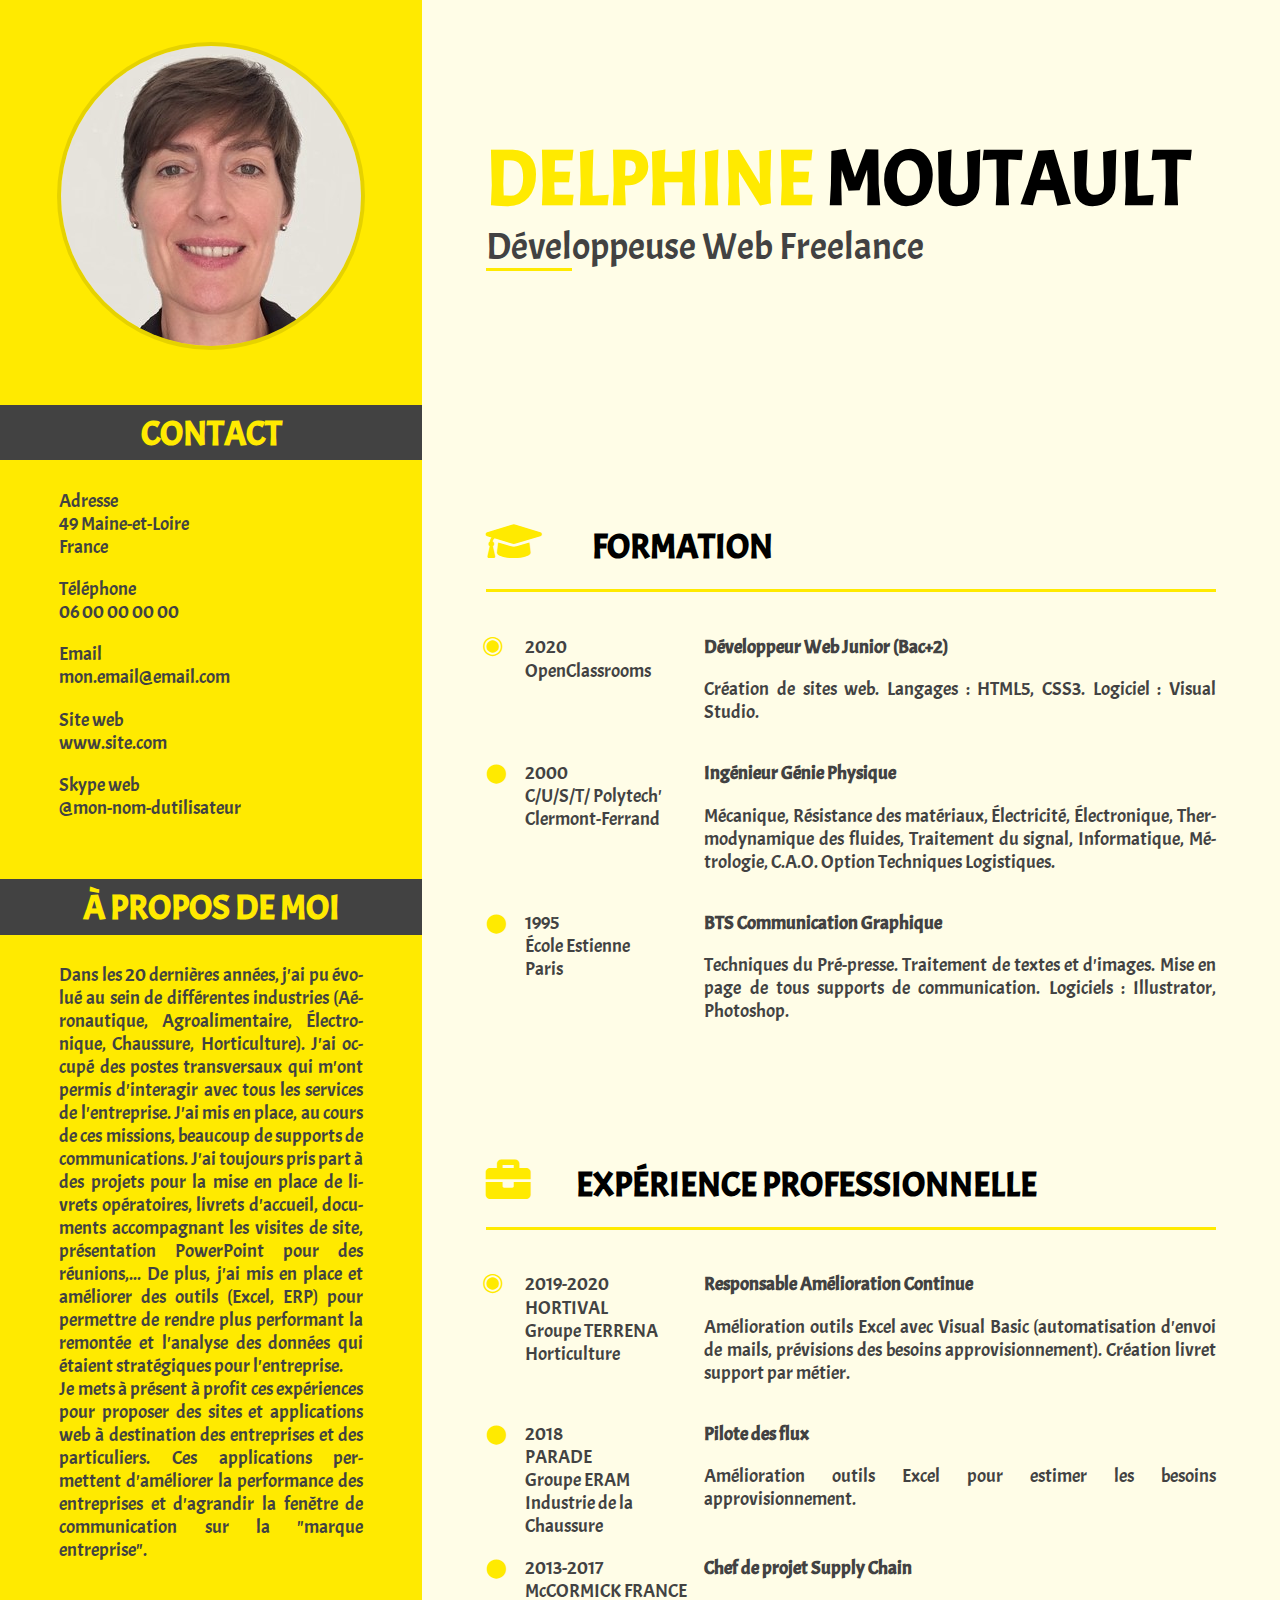
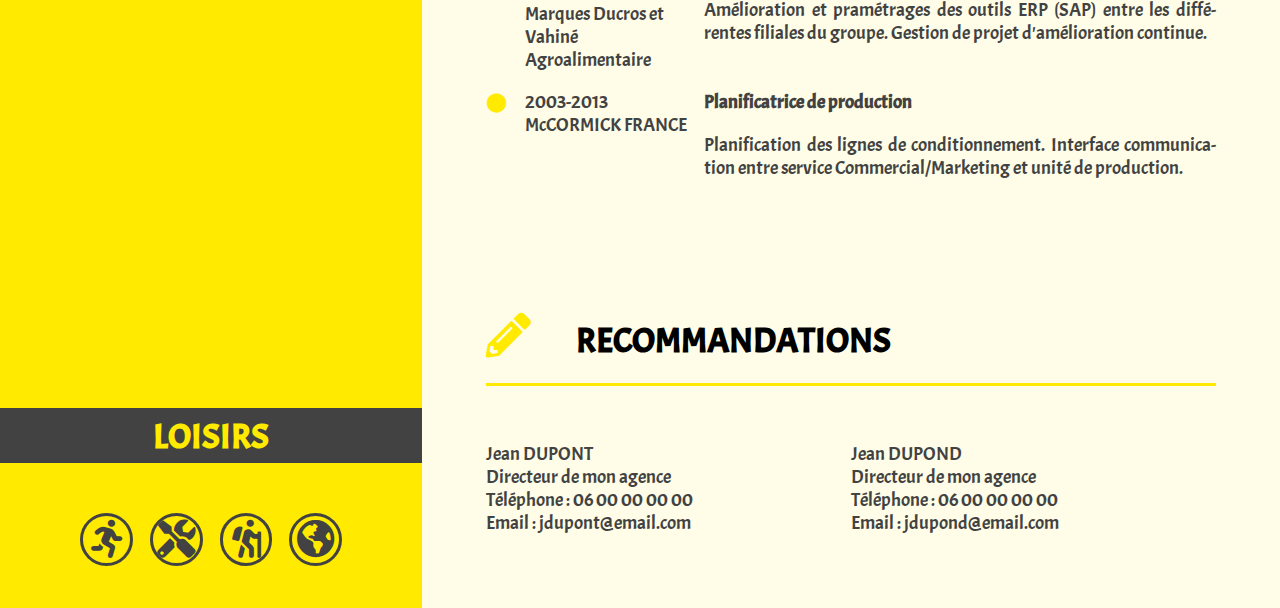
==== commit cad0f62c: "Projet final OK. Html + css vérifés par W3C." ====
--- a/PROJET 2/Mon CV.html
+++ b/PROJET 2/Mon CV.html
@@ -9,8 +9,8 @@
 </head>
 
 <body>
-    <!------PARTIE DROITE : #contenu = header + #corps------->
-    <!--<div id="contenu">-->
+    <!------PARTIE DROITE : header + #corps------->
+   
     
         <header>
             <!-----ENTÊTE----->
@@ -106,19 +106,16 @@
 
 
         </section>
-    <!--</div>-->
+   
     <!------PARTIE GAUCHE : #lisere--------------------->
     <section id="lisere">
 
  <div id="photo">
-            <p>
-
                 <div id="cercle">
                     <!--Ma photo--->
                     <a href="photo_dm.jpg"><img src="moi_mini.jpg" alt="photo cv en mini" title="cliquez pour agrandir" id="photo_moi" /></a>
                 </div>
-            </p>
- </div>
+</div>
 
  <div id="partie_contact">
             <h2>CONTACT</h2>    <!--La partie CONTACT-->
@@ -143,7 +140,7 @@
                 www.site.com
             </p>
 
-            <p class="contact_dern">
+            <p class="contact">
                 Skype web<br />
                 @mon-nom-dutilisateur
             </p>
--- a/PROJET 2/cv.css
+++ b/PROJET 2/cv.css
@@ -7,14 +7,13 @@
 	font-style: normal;
 }
 
-/*------ TOUTE LA PAGE -----(body = #lisere + #contenu)---*/
+/*------ TOUTE LA PAGE -----(body = #lisere + header + #corps)---*/
 
 body {
 	font-family: 'acme',Arial;
 	display: flex;
 	flex-direction: column;
 	flex-wrap: wrap;
-	/*align-items: stretch;*/
 	color: rgb(66,66,66);
 	background-color: rgba(255,253,231,1);
 	font-size: 1.2em;
@@ -25,8 +24,6 @@
 }
 
 
-/*-------------PARTIE DROITE----(#contenu = header + #corps)--------*/
-
 /*-------------ENTETE------------*/
 h1 {	/*Mon nom en ent�te*/
 	margin: 0;
@@ -36,8 +33,6 @@
 header {
 	display: flex;
 	flex-direction: column;
-	/*position:relative;
-	left:33%;*/
 	height: 18%;
 	padding-left: 5%;
 	padding-right: 5%;
@@ -66,9 +61,6 @@
 #corps {
 	display: flex;
 	flex-direction: column;
-	/*position: relative;
-	left: 33%;
-	top:45%;*/
 	color: rgb(66,66,66);
 	padding: 2%;
 	padding-left: 5%;
@@ -82,15 +74,15 @@
 
 h3 { /* Titres des sous-parties*/
 	text-align: left;
-	color: black;
+	color: rgb(0,0,0);
 	font-size: 1.8em;
 	border-bottom: 3px solid rgb(255,234,0);
 	text-transform: uppercase;
 	line-height: 2.5em;
 	vertical-align: middle;
 	margin-bottom: 5%;
-	margin-top:auto;	/*ajuster cet espace pour que le corps soit align� en bas de page avec liser�*/
-	}
+	margin-top: auto; /*ajuster cet espace pour que le corps soit align� en bas de page avec liser�*/
+}
 
 h3 i {	/*Icones devant les sous-titres*/
 	margin-right: 1em;
@@ -100,16 +92,16 @@
 
 .liste {	/*----1 ligne de puce--- (.liste = aside + article)---*/
 	display: flex;
-	align-items:baseline;
+	align-items:baseline;	/*Aligner la 1re ligne de aside et celle de article*/
 	margin-bottom: 1em;
 }
 
-aside {	/*--- Case gauche (avec puce) du d�veloppement ----*/
+aside {	/*--- Case gauche (avec puce) du corps ----*/
 	width: 28%;
 	margin-left: 1em;
 	}
 
-article { /*--- Case droite du d�veloppement ----*/
+article { /*--- Case droite du corps ----*/
 	display: flex;
 	width: 72%;
 	flex-direction: column;
@@ -154,21 +146,18 @@
 #lisere {
 	display: flex;
 	flex-direction: column;
-	/*position:absolute;*/
 	text-align: center;
 	width: 33%;
 	background-color: rgb(255,234,0);
 	color: rgb(66,66,66);
 	height: 100%;
 	box-sizing: border-box;
-	/*order:1;*/
-}
+	}
 
 #photo_moi {	/*--Ma photo--*/
 	position: relative;
 	top: -8px;
 	left:-10px;
-	
 }
 
 #cercle {	/*--Cercle pour la photo--*/
@@ -203,22 +192,19 @@
 	text-align: left;
 }
 
-.contact_dern { /* Dernier texte de la partie CONTACT*/		/*???peut-�tre � remplacer par #partie-contact pour le bottom ??*/
-	text-align: left;
-	margin-bottom: 5%;
+#partie_contact{
+	margin-bottom:3%;
 }
 
 #propos { /* Partie A PROPOS DE MOI*/
-	margin-bottom: auto;
-	
-}
-
-
-	#propos p { /* Textes de la partie A PROPOS DE MOI*/
-		display: flex;
-		text-align: justify;
-		hyphens: auto;
-		}
+	margin-bottom: auto;	/*Ajustement pour permettre que "loisirs" se mette bien en bas de page*/
+}
+
+#propos p { /* Textes de la partie A PROPOS DE MOI*/
+	display: flex;
+	text-align: justify;
+	hyphens: auto;
+	}
 
 #loisirs{	/*Partie LOISIRS*/
 	display:flex;
@@ -226,12 +212,12 @@
 	justify-content:center;
 	}
 
-	#loisirs div {
-		display: flex;
-		justify-content: center;
-		margin-top: 5%;
-		margin-bottom: 10%;
-	}
+#loisirs div {
+	display: flex;
+	justify-content: center;
+	margin-top: 5%;
+	margin-bottom: 10%;
+}
 
 #lisere i { /*les icones loisirs*/
 	width: 1em;
@@ -249,133 +235,132 @@
 /*--------Format tablette---------*/
 @media all and (max-width: 992px) 
 {
-	body {
-		flex-wrap: nowrap;
-	}
-
-	header{
-		order:0;
-		width:100%;
-		padding-bottom:5%;
-		padding-top:5%;
-	}
-
-	#lisere {
-		flex-direction: row;
-		flex-wrap: wrap;
-		width: 100%;
-		
-	}
-
-	#lisere p { /*Tous les paragraphes*/
-		padding-left: 4%;
-		padding-right: 4%;
-	}
-
-	#cercle {
-		height: 250px;
-		width: 250px;
-		margin-top:15%;
-		
-	}
-
-	#photo_moi {
-		height: 250px;
-		width: 250px;
-		top: 0px;
-		left: 0px;
-	}
-
-	#photo {
-		width: 50%;
-		
-	}
-
-	#partie_contact {
-		width: 50%;
-		
-	}
-
-	h2 {
-		margin-left: 2%;
-		margin-right: 2%;
-		font-size: 1.3em;
-		
-	}
-
-	#propos {
-		width: 50%;
-		margin-bottom: 4%;
-		
-	}
-
-	#loisirs { /*Partie LOISIRS*/
-		justify-content: flex-start;
-		width: 50%;
-		
-	}
-	
-	#lisere i {		/*les icones loisirs */
-		margin:2%;
+body {
+	flex-wrap: nowrap;
+	}
+
+header{
+	order:0;
+	width:100%;
+	padding-bottom:5%;
+	padding-top:5%;
+	}
+
+#lisere {
+	flex-direction: row;
+	flex-wrap: wrap;
+	width: 100%;
+	}
+
+#lisere p { /*Tous les paragraphes*/
+	padding-left: 4%;
+	padding-right: 4%;
+	}
+
+#cercle {
+	height: 250px;
+	width: 250px;
+	margin-top:15%;
+	}
+
+#photo_moi {
+	height: 250px;
+	width: 250px;
+	top: 0px;
+	left: 0px;
+	}
+
+#photo {
+	width: 50%;
+	}
+
+#partie_contact { /*Partie CONTACT*/
+	width: 50%;
+	}
+
+h2 {
+	margin-left: 2%;
+	margin-right: 2%;
+	font-size: 1.3em;
+}
+
+#propos { /*Partie A PROPOS DE MOI*/
+	width: 50%;
+	margin-bottom: 4%;
+	}
+
+#loisirs { /*Partie LOISIRS*/
+	justify-content: flex-start;
+	width: 50%;
+	}
+	
+#lisere i {		/*les icones loisirs */
+	margin:2%;
 	}	
 
-	#loisirs div{
-		flex-wrap:wrap;
-		margin-left:5%;
-		margin-right:5%;
-	}
-		
-	#corps{
-		width:100%;
+#corps{
+	width:100%;
 	}	
-		
+	
+aside{
+	width:32%;
+	padding-right:4%;
+	}
+
+article {
+	width: 68%;
+	}
 }
 
 /*---------Format mobile---------*/
-@media screen and (max-width: 767px) {
-	
-	#lisere {
-		flex-direction: column;
-		width: 100%;
-	}
-
-	#cercle {
-		height: 250px;
-		width: 250px;
-		margin-top: 10%;
-	}
-
-	#photo_moi {
-		height: 250px;
-		width: 250px;
-		top: 0px;
-		left: 0px;
-	}
-
-	#photo,#partie_contact,#propos,#loisirs{
-		width:100%;
-	}
-
-	.liste,#reco{
-		flex-direction:column;
+@media all and (max-width: 767px) {
+	
+#lisere {
+	flex-direction: column;
+	width: 100%;
+	}
+
+#cercle {
+	height: 250px;
+	width: 250px;
+	margin-top: 10%;
+	}
+
+#photo_moi {
+	height: 250px;
+	width: 250px;
+	top: 0px;
+	left: 0px;
+	}
+
+#photo,#partie_contact,#propos,#loisirs{ /*Les 4 parties du liser�*/
+	width:100%;
+	}
+
+h2 {
+	margin-left: 0%;
+	margin-right: 0%;
 		}
 
-	.liste aside,.liste article{
-		width:100%;
-	}
-
-	.liste br{
-		display:none;
-	}
-
-	aside{
-		margin-bottom:4%;
-	}
-
-	.liste article p{
-		margin-top:2%;
-	}
-
-}
-
-
+.liste,#reco{
+	flex-direction:column;
+		}
+
+.liste aside,.liste article{
+	width:100%;
+	}
+
+.liste br{	/*Supprimer les retours � la ligne fait dans aside*/
+	display:none;
+	}
+
+aside{
+	margin-bottom:4%;
+	}
+
+.liste article p{
+	margin-top:2%;
+	}
+}
+
+
